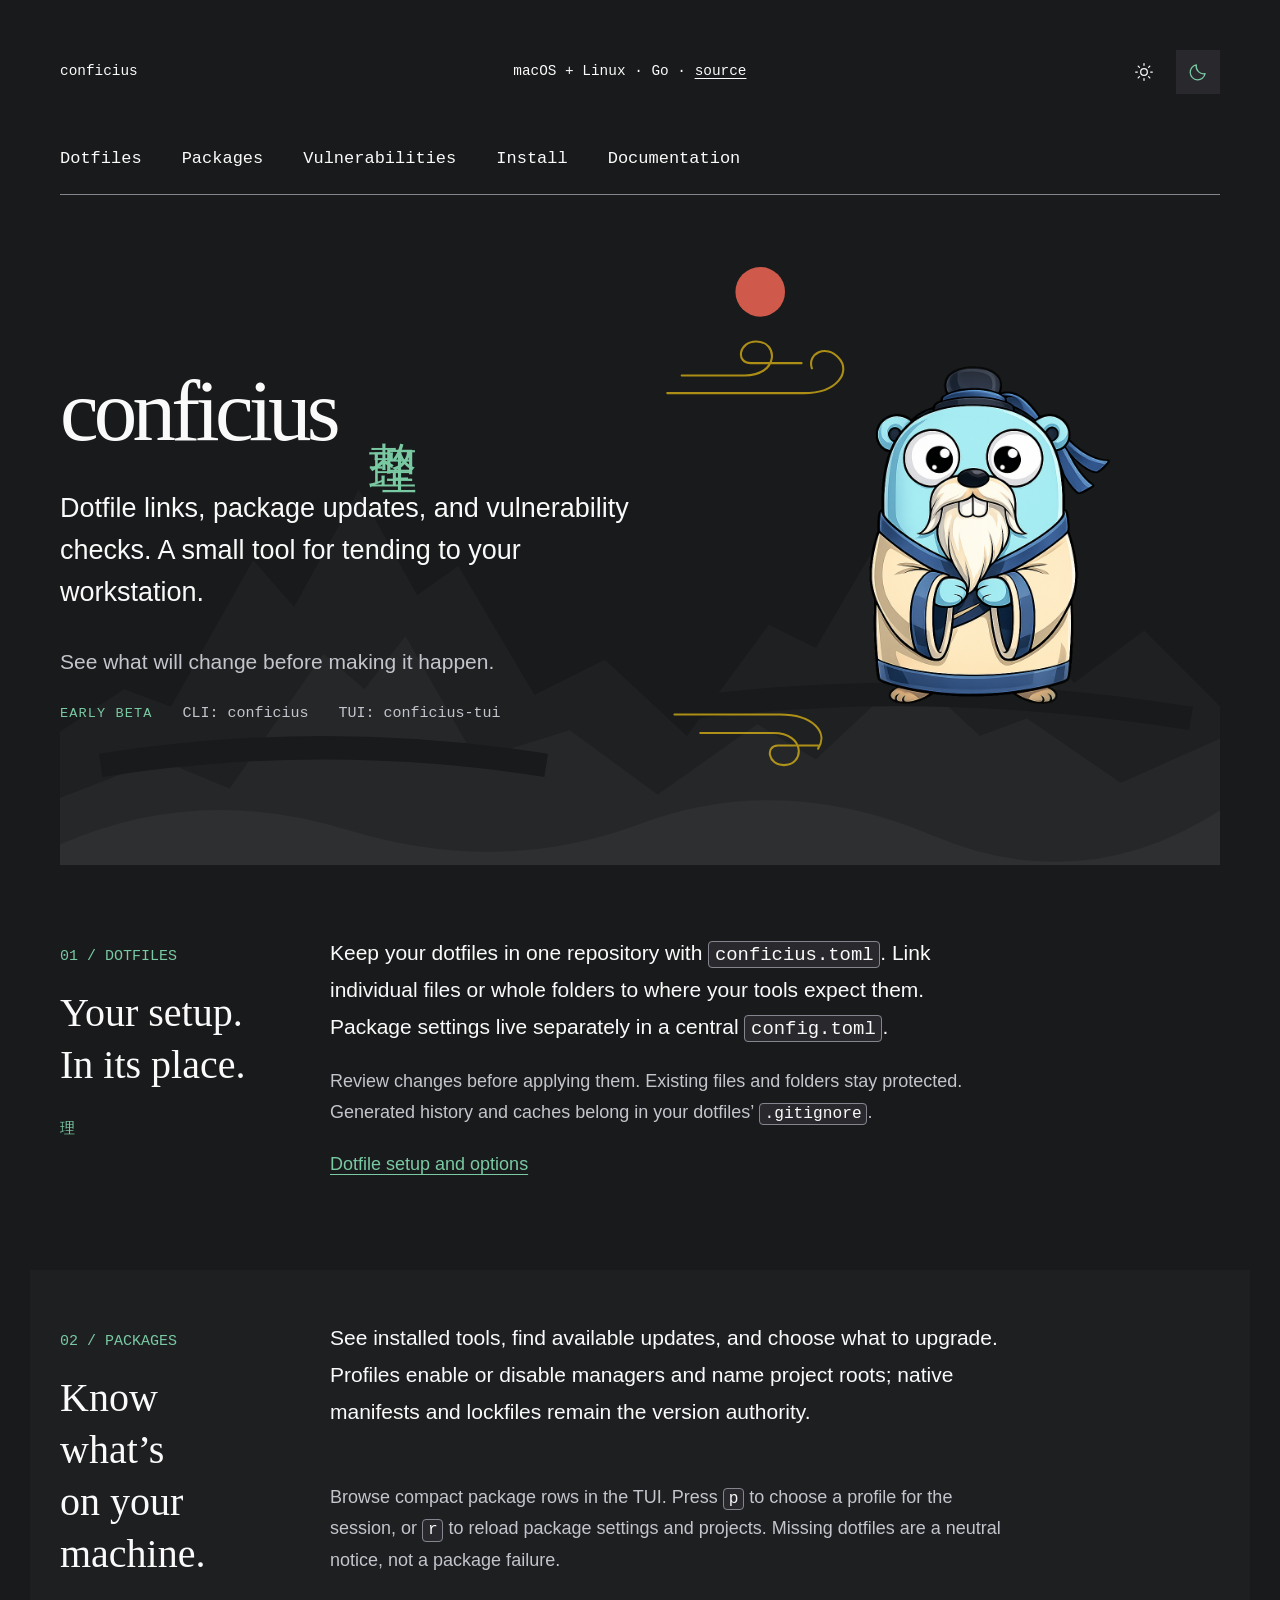
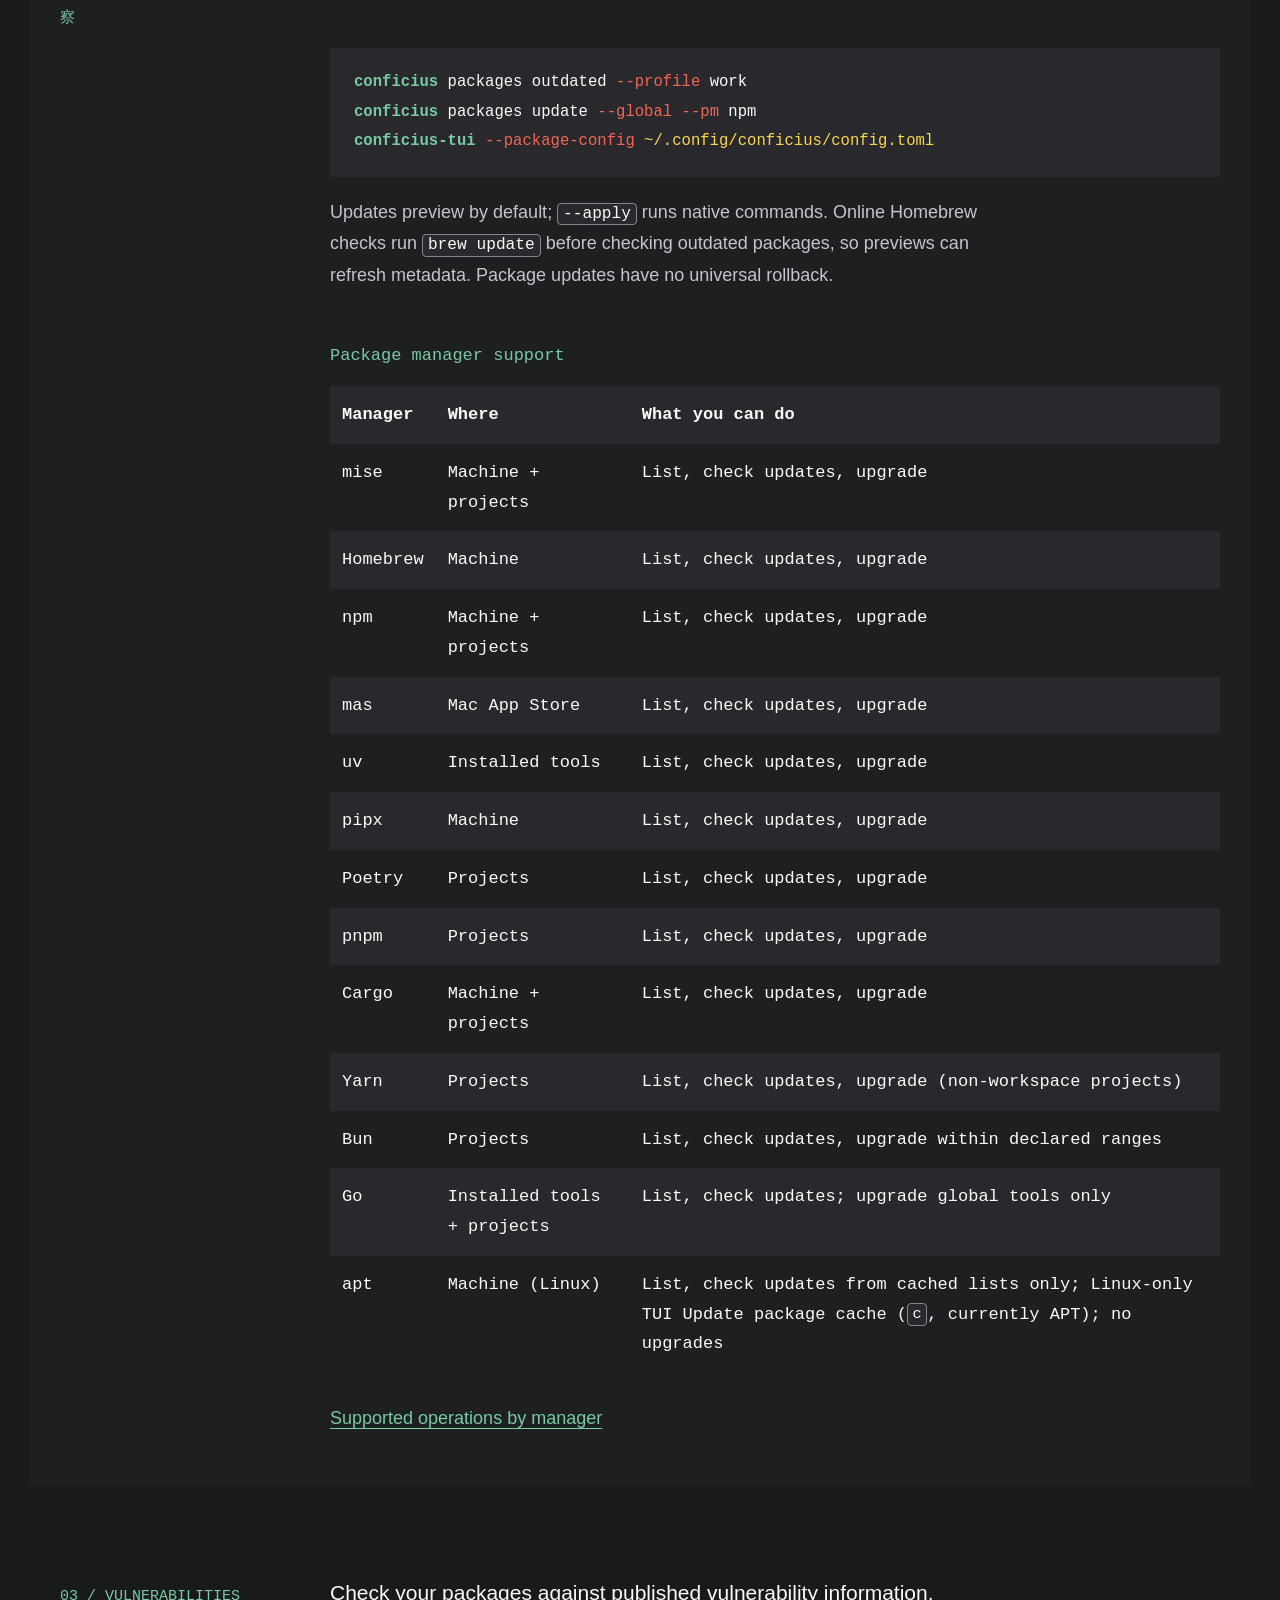
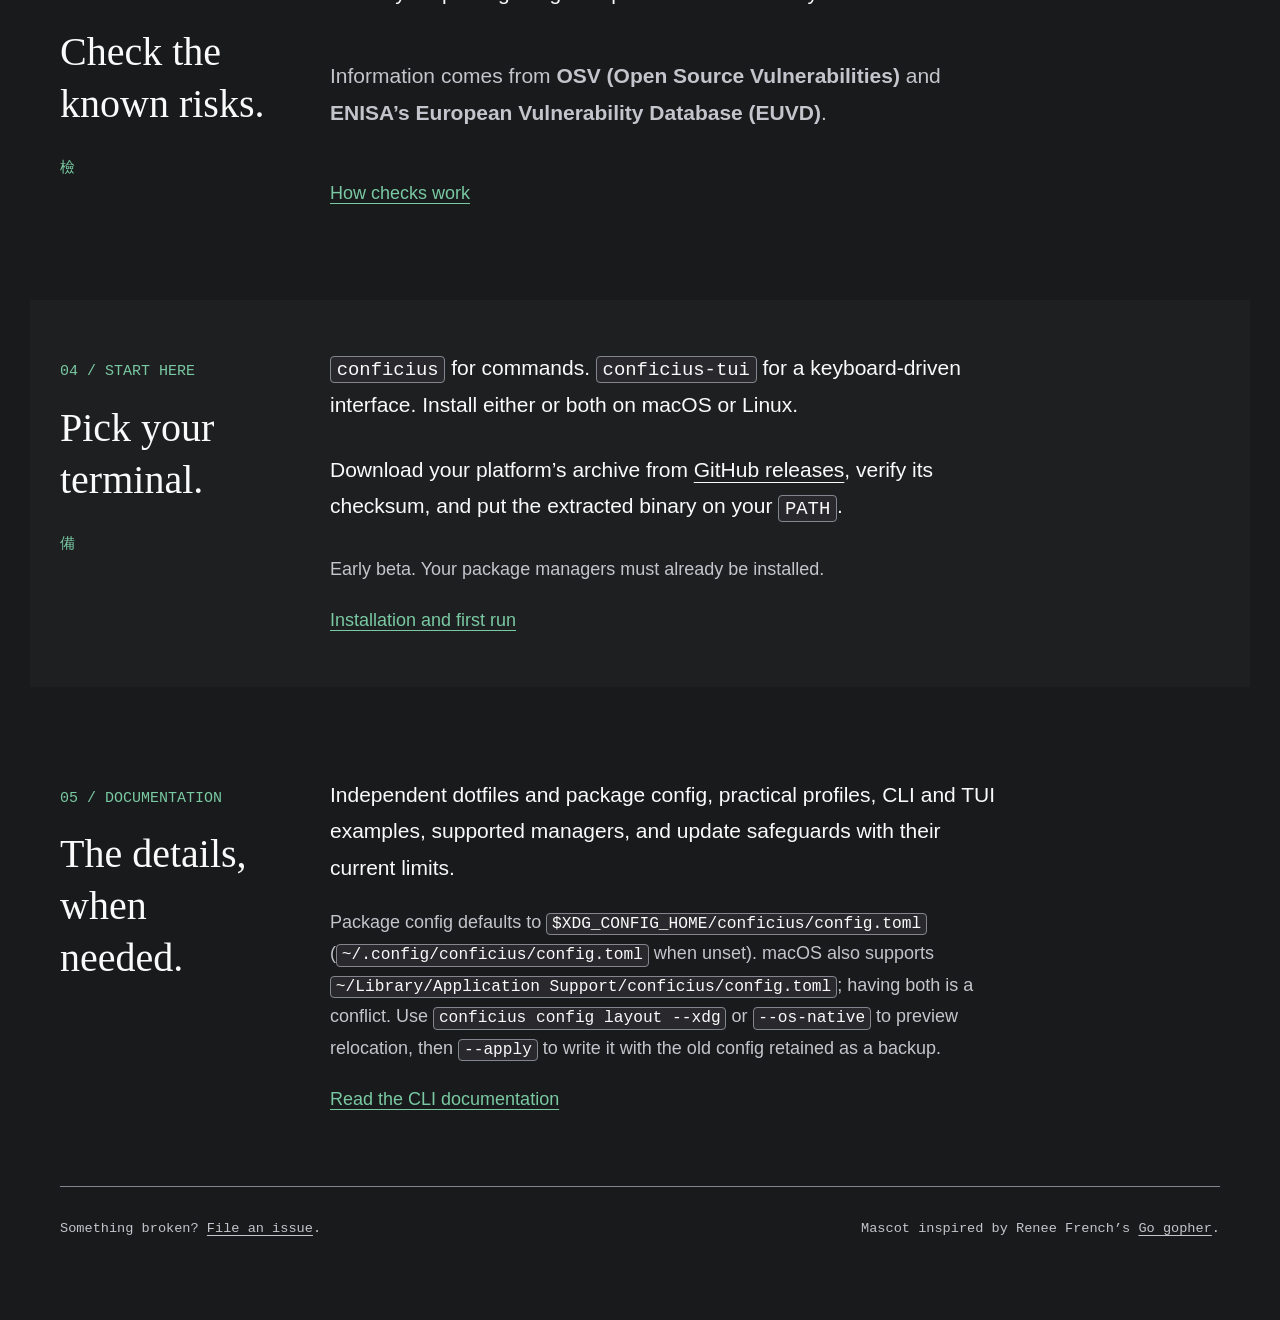
==== docs/index.html @ a55effa3 "feat(packages): support guarded Cargo updates" ====
<!doctype html>
<html lang="en">
<head>
  <meta charset="utf-8">
  <meta name="viewport" content="width=device-width, initial-scale=1">
  <meta name="description" content="Conficius: a terminal tool for dotfile links, package updates, and vulnerability checks on macOS and Linux. Commands, configuration, and installation notes.">
  <meta name="theme-color" content="#191a1b">
  <title>conficius</title>
  <link rel="icon" href="assets/conficius-gopher.png" type="image/png">
  <script>
    try {
      if (localStorage.getItem('conficius-theme') === 'light') {
        document.documentElement.dataset.theme = 'light';
        document.querySelector('meta[name="theme-color"]').content = '#edf4df';
      }
    } catch {}
  </script>
  <link rel="stylesheet" href="assets/site.css">
</head>
<body>
  <a class="skip" href="#main">Skip to content</a>
  <div class="sheet">
    <header class="masthead">
      <p>conficius</p>
      <p>macOS + Linux · Go · <a href="https://github.com/jccguimaraes/conficius">source</a></p>
      <div class="theme-control" role="group" aria-label="Theme" hidden>
        <button type="button" data-theme="light" aria-label="Light theme" aria-pressed="false">
          <svg viewBox="0 0 24 24" aria-hidden="true"><circle cx="12" cy="12" r="4"/><path d="M12 2v2m0 16v2M2 12h2m16 0h2M5 5l1.5 1.5m11 11L19 19M5 19l1.5-1.5m11-11L19 5"/></svg>
        </button>
        <button type="button" data-theme="dark" aria-label="Dark theme" aria-pressed="true">
          <svg viewBox="0 0 24 24" aria-hidden="true"><path d="M20.5 14A9 9 0 0 1 10 3.5 9 9 0 1 0 20.5 14Z"/></svg>
        </button>
      </div>
    </header>
    <div class="layout">
      <aside class="rail" aria-label="Manual index">
        <div class="rail-inner">
          <nav aria-label="Sections">
            <a href="#dotfiles">Dotfiles</a>
            <a href="#packages">Packages</a>
            <a href="#vulnerabilities">Vulnerabilities</a>
            <a href="#install">Install</a>
            <a href="cli.html">Documentation</a>
          </nav>
        </div>
      </aside>
      <main id="main">
        <div class="intro">
          <svg class="landscape" viewBox="0 0 1000 400" preserveAspectRatio="xMidYMax slice" aria-hidden="true" focusable="false">
            <path fill="currentColor" opacity=".3" d="M0 290 60 250 100 265 170 140 205 180 260 80 310 170 345 145 410 255 470 225 540 290 610 195 650 215 720 95 760 160 800 145 870 245 930 200 1000 270V400H0Z"/>
            <path fill="currentColor" opacity=".5" d="M0 345 90 310 150 335 230 220 265 250 300 205 360 310 440 285 515 340 600 280 650 310 730 235 790 290 830 275 910 330 1000 290V400H0Z"/>
            <path fill="currentColor" d="M0 385Q120 330 250 370T500 365T750 375T1000 350V400H0Z"/>
            <path d="M40 315Q230 285 420 315M550 265Q750 240 970 275" fill="none" stroke="var(--paper)" stroke-width="20"/>
          </svg>
          <div class="intro-copy">
          <div class="title-line">
            <h1>conficius</h1>
            <div class="calligraphy"><span lang="zh-Hant">整理</span></div>
          </div>
          <p class="description">Dotfile links, package updates, and vulnerability checks. A small tool for tending to your workstation.</p>
          <p>See what will change before making it happen.</p>
          <div class="meta"><span class="stamp">EARLY BETA</span><span>CLI: conficius</span><span>TUI: conficius-tui</span></div>
          </div>
          <figure>
            <svg class="ink-garden" viewBox="0 0 600 600" aria-hidden="true" focusable="false">
              <g fill="none" stroke="var(--leaf)" stroke-width="2" opacity=".65" stroke-linecap="round">
                <path d="M21 136h61c33 0 33-33 11-33-17 0-20 21-5 21h49M7 153h132c33 0 46-21 34-34-12-14-31-4-26 10"/>
                <path d="M39 482h71c31 0 30 31 10 31-16 0-18-19-6-19h39M14 464h102c33 0 47 18 37 33"/>
              </g>
              <circle cx="97" cy="55" r="24" fill="var(--sun)" opacity=".85"/>
            </svg>
            <img src="assets/conficius-gopher.png" alt="Gopher in a robe with a long white beard" width="1024" height="1024">
          </figure>
        </div>
        <section id="dotfiles" class="overview" aria-labelledby="dotfiles-title">
          <div class="section-head"><span>01 / DOTFILES</span><h2 id="dotfiles-title">Your setup.<br>In its place.</h2><span class="chapter" lang="zh-Hant" aria-hidden="true">理</span></div>
          <p>Keep your dotfiles in one repository with <code>conficius.toml</code>. Link individual files or whole folders to where your tools expect them. Package settings live separately in a central <code>config.toml</code>.</p>
          <p class="small">Review changes before applying them. Existing files and folders stay protected. Generated history and caches belong in your dotfiles’ <code>.gitignore</code>.</p>
          <a class="reading-link" href="cli.html#dotfiles">Dotfile setup and options</a>
        </section>
        <section id="packages" class="overview" aria-labelledby="packages-title">
          <div class="section-head"><span>02 / PACKAGES</span><h2 id="packages-title">Know what’s<br>on your machine.</h2><span class="chapter" lang="zh-Hant" aria-hidden="true">察</span></div>
          <p>See installed tools, find available updates, and choose what to upgrade. Profiles enable or disable managers and name project roots; native manifests and lockfiles remain the version authority.</p>
          <p class="small">Browse compact package rows in the TUI. Press <code>p</code> to choose a profile for the session, or <code>r</code> to reload package settings and projects. Missing dotfiles are a neutral notice, not a package failure.</p>
          <pre><code><span class="syntax-command">conficius</span> packages outdated <span class="syntax-flag">--profile</span> work
<span class="syntax-command">conficius</span> packages update <span class="syntax-flag">--global</span> <span class="syntax-flag">--pm</span> npm
<span class="syntax-command">conficius-tui</span> <span class="syntax-flag">--package-config</span> <span class="syntax-string">~/.config/conficius/config.toml</span></code></pre>
          <p class="small">Updates preview by default; <code>--apply</code> runs native commands. Online Homebrew checks run <code>brew update</code> before checking outdated packages, so previews can refresh metadata. Package updates have no universal rollback.</p>
          <div class="table-scroll" role="region" aria-label="Supported package managers" tabindex="0">
            <table>
              <caption>Package manager support</caption>
              <thead><tr><th scope="col">Manager</th><th scope="col">Where</th><th scope="col">What you can do</th></tr></thead>
              <tbody>
                <tr><th scope="row">mise</th><td>Machine + projects</td><td>List, check updates, upgrade</td></tr>
                <tr><th scope="row">Homebrew</th><td>Machine</td><td>List, check updates, upgrade</td></tr>
                <tr><th scope="row">npm</th><td>Machine + projects</td><td>List, check updates, upgrade</td></tr>
                <tr><th scope="row">mas</th><td>Mac App Store</td><td>List, check updates, upgrade</td></tr>
                <tr><th scope="row">uv</th><td>Installed tools</td><td>List, check updates, upgrade</td></tr>
                <tr><th scope="row">pipx</th><td>Machine</td><td>List, check updates, upgrade</td></tr>
                <tr><th scope="row">Poetry</th><td>Projects</td><td>List, check updates, upgrade</td></tr>
                <tr><th scope="row">pnpm</th><td>Projects</td><td>List, check updates, upgrade</td></tr>
                <tr><th scope="row">Cargo</th><td>Machine + projects</td><td>List, check updates, upgrade</td></tr>
                <tr><th scope="row">Yarn</th><td>Projects</td><td>List, check updates, upgrade (non-workspace projects)</td></tr>
                <tr><th scope="row">Bun</th><td>Projects</td><td>List, check updates, upgrade within declared ranges</td></tr>
                <tr><th scope="row">Go</th><td>Installed tools + projects</td><td>List, check updates; upgrade global tools only</td></tr>
                <tr><th scope="row">apt</th><td>Machine (Linux)</td><td>List, check updates from cached lists only; Linux-only TUI Update package cache (<code>c</code>, currently APT); no upgrades</td></tr>
              </tbody>
            </table>
          </div>
          <a class="reading-link" href="cli.html#managers">Supported operations by manager</a>
        </section>
        <section id="vulnerabilities" class="overview" aria-labelledby="vulnerabilities-title">
          <div class="section-head"><span>03 / VULNERABILITIES</span><h2 id="vulnerabilities-title">Check the<br>known risks.</h2><span class="chapter" lang="zh-Hant" aria-hidden="true">檢</span></div>
          <p>Check your packages against published vulnerability information.</p>
          <p class="source-line">Information comes from <strong>OSV (Open Source Vulnerabilities)</strong> and <strong>ENISA’s European Vulnerability Database (EUVD)</strong>.</p>
          <a class="reading-link" href="cli.html#vulnerabilities">How checks work</a>
        </section>
        <section id="install" class="overview" aria-labelledby="install-title">
          <div class="section-head"><span>04 / START HERE</span><h2 id="install-title">Pick your<br>terminal.</h2><span class="chapter" lang="zh-Hant" aria-hidden="true">備</span></div>
          <p><code>conficius</code> for commands. <code>conficius-tui</code> for a keyboard-driven interface. Install either or both on macOS or Linux.</p>
          <p>Download your platform’s archive from <a href="https://github.com/jccguimaraes/conficius/releases">GitHub releases</a>, verify its checksum, and put the extracted binary on your <code>PATH</code>.</p>
          <p class="small">Early beta. Your package managers must already be installed.</p>
          <a class="reading-link" href="cli.html#overview">Installation and first run</a>
        </section>
        <section id="documentation" class="overview" aria-labelledby="documentation-title">
          <div class="section-head"><span>05 / DOCUMENTATION</span><h2 id="documentation-title">The details,<br>when needed.</h2></div>
          <p>Independent dotfiles and package config, practical profiles, CLI and TUI examples, supported managers, and update safeguards with their current limits.</p>
          <p class="small">Package config defaults to <code>$XDG_CONFIG_HOME/conficius/config.toml</code> (<code>~/.config/conficius/config.toml</code> when unset). macOS also supports <code>~/Library/Application Support/conficius/config.toml</code>; having both is a conflict. Use <code>conficius config layout --xdg</code> or <code>--os-native</code> to preview relocation, then <code>--apply</code> to write it with the old config retained as a backup.</p>
          <a class="reading-link" href="cli.html">Read the CLI documentation</a>
        </section>
      </main>
    </div>
    <footer>
      <p>Something broken? <a href="https://github.com/jccguimaraes/conficius/issues">File an issue</a>.</p>
      <p>Mascot inspired by Renee French’s <a href="https://go.dev/doc/gopher">Go gopher</a>.</p>
    </footer>
  </div>
  <script>
    const themeControl = document.querySelector('.theme-control');
    const themeButtons = themeControl.querySelectorAll('button');
    const updateThemeButtons = () => {
      const theme = document.documentElement.dataset.theme || 'dark';
      themeButtons.forEach(button => button.setAttribute('aria-pressed', String(button.dataset.theme === theme)));
    };
    updateThemeButtons();
    themeControl.hidden = false;
    themeButtons.forEach(button => button.addEventListener('click', () => {
      const theme = button.dataset.theme;
      document.documentElement.dataset.theme = theme;
      document.querySelector('meta[name="theme-color"]').content = theme === 'light' ? '#edf4df' : '#191a1b';
      updateThemeButtons();
      try { localStorage.setItem('conficius-theme', theme); } catch {}
    }));
  </script>
</body>
</html>
---- docs/assets/site.css ----
:root { color-scheme: dark; --paper: #191a1b; --ink: #fafafa; --muted: #c4c4cc; --rule: #85858f; --accent: #79c9a3; --wash: #29292d; --leaf: #facc15; --sun: #ef6654; }
    :root[data-theme="light"] { color-scheme: light; --paper: #edf4df; --ink: #102e20; --muted: #365b3b; --rule: #628357; --accent: #a02e49; --wash: #d0e6bd; --leaf: #287b45; --sun: #a02e49; }
    .theme-control { display: flex; align-items: center; gap: .5rem; }
    .theme-control[hidden] { display: none; }
    .theme-control button { display: grid; place-items: center; width: 44px; height: 44px; padding: .6rem; color: var(--ink); background: none; border: 1px solid var(--rule); cursor: pointer; }
    .theme-control button:hover, .theme-control button[aria-pressed="true"] { color: var(--accent); border-color: var(--accent); }
    .theme-control svg { width: 20px; height: 20px; fill: none; stroke: currentColor; stroke-width: 1.5; stroke-linecap: round; stroke-linejoin: round; }
    * { box-sizing: border-box; }
    html { font-size: 20px; scroll-padding-top: 1rem; }
    body { margin: 0; background: var(--paper); color: var(--ink); font: 1.05rem/1.75 "Avenir Next", Avenir, "Segoe UI", sans-serif; }
    ::selection { background: var(--ink); color: var(--paper); }
    a { color: inherit; text-decoration-thickness: 1px; text-underline-offset: .22em; }
    a:hover { color: var(--accent); }
    :focus-visible { outline: 2px solid var(--accent); outline-offset: 5px; }
    .skip { position: absolute; top: -100px; left: 1rem; padding: .5rem 1rem; background: var(--ink); color: var(--paper); z-index: 2; }
    .skip:focus { top: 1rem; }
    .sheet { width: min(1180px, calc(100% - 6rem)); margin: 2.5rem auto; }
    .masthead { display: flex; justify-content: space-between; gap: 1rem; align-items: center; padding: 0 0 1.5rem; font-size: .72rem; }
    .masthead p { margin: 0; }
    .layout { display: block; }
    .rail { padding: 1rem 0; border-bottom: 1px solid var(--rule); }
    .rail-inner { position: static; }
    .rail nav { display: flex; flex-wrap: wrap; gap: .75rem 2rem; font-size: .75rem; }
    .rail nav a { text-decoration: none; }
    .rail nav span { color: var(--accent); margin-right: .6rem; }
    .intro figure { margin: 0; }
    .intro img { display: block; width: 100%; height: auto; }
    main { min-width: 0; }
    .intro { display: grid; grid-template-columns: 1.2fr 1fr; align-items: center; gap: 3rem; padding: 3.5rem 0; }
    .intro-copy { min-width: 0; }
    .label { margin: 0 0 1rem; color: var(--accent); font-size: .7rem; text-transform: uppercase; letter-spacing: .08em; }
    h1 { margin: 0 0 1.5rem -.06em; font-size: clamp(2.6rem, 6.8vw, 5.4rem); line-height: 1; font-weight: 500; letter-spacing: -.08em; }
    .intro .description { max-width: 36rem; margin-bottom: 1.5rem; font: 1.35rem/1.55 "Avenir Next", Avenir, "Segoe UI", sans-serif; }
    .stamp { display: inline-block; color: var(--accent); font-size: .68rem; letter-spacing: .08em; }
    .intro .meta { display: flex; flex-wrap: wrap; align-items: center; gap: .75rem 1.5rem; color: var(--muted); font-size: .75rem; }
    section { display: grid; grid-template-columns: 210px minmax(0, 1fr); column-gap: 3rem; padding: 3rem 0; }
    section > * { grid-column: 2; min-width: 0; }
    .section-head { grid-column: 1; grid-row: 1 / span 2; align-self: start; }
    .section-head h2 { margin: .75rem 0 1.5rem; }
    .section-head > span { color: var(--accent); font-size: .75rem; }
    h2 { font-size: 1.15rem; line-height: 1.3; font-weight: 600; margin: 0; }
    h3 { font-size: .85rem; margin: 1.5rem 0 .6rem; }
    p { margin: 0 0 1rem; }
    code, pre, kbd { font-family: ui-monospace, SFMono-Regular, Consolas, monospace; }
    code { font-size: .9em; overflow-wrap: anywhere; }
    :not(pre) > code { color: var(--ink); background: var(--wash); border: 1px solid var(--rule); border-radius: .2rem; padding: .08em .3em; }
    :is(h1, h2, h3, h4, h5, h6) > code { color: inherit; background: none; border: 0; border-radius: 0; padding: 0; font-size: inherit; font-weight: inherit; }
    pre { background: var(--wash); padding: 1rem 1.2rem; margin: 1rem 0; font-size: .78rem; line-height: 1.9; overflow-x: auto; }
    pre code { font-size: inherit; overflow-wrap: normal; }
    pre code .syntax-command, pre code .syntax-section { color: var(--accent); font-weight: 700; }
    pre code .syntax-flag, pre code .syntax-key { color: var(--sun); }
    pre code .syntax-string { color: var(--leaf); color: color-mix(in srgb, var(--leaf) 75%, var(--ink)); }
    pre code .syntax-value { color: var(--accent); }
    pre code .syntax-comment { color: var(--muted); }
    :root[data-theme="light"] pre code .syntax-string { color: var(--muted); color: color-mix(in srgb, var(--leaf) 75%, var(--ink)); }
    .command { margin-block: 0; padding: .6rem 0; border: 0; background: none; font-size: .82rem; }
    .command::before { content: "$ "; color: var(--accent); }
    .entry { padding: 1rem 0; }
    .entry p { margin: 0; color: var(--muted); font-size: .82rem; }
    .entry h3 { margin: 0; font-size: .7rem; font-weight: 400; color: var(--accent); }
    .note { margin-top: 1.5rem; color: var(--muted); font-size: .8rem; }
    .note strong { color: var(--ink); }
    .small { font-size: .78rem; color: var(--muted); }
    .table-scroll { overflow-x: auto; margin-block: 1.5rem; }
    table { width: 100%; border-collapse: collapse; font-size: .75rem; text-align: left; }
    caption { text-align: left; color: var(--accent); margin-bottom: .75rem; }
    th, td { padding: .7rem .6rem; vertical-align: top; }
    thead { background: var(--wash); }
    tbody th { font-weight: 500; }
    tbody tr:nth-child(even) { background: var(--wash); }
    ol, ul { padding-left: 1.4rem; }
    li { padding-left: .3rem; margin-block: .8rem; }
    li::marker { color: var(--accent); }
    details { margin-top: 1.5rem; }
    summary { cursor: pointer; text-decoration: underline; text-underline-offset: .25em; font-size: .82rem; }
    details > p:first-of-type { margin-top: 1rem; }
    footer { display: flex; flex-wrap: wrap; justify-content: space-between; gap: .75rem 2rem; border-top: 1px solid var(--rule); padding: 1.5rem 0; font-size: .68rem; color: var(--muted); }
    footer p { margin: 0; }
    .masthead, .rail nav, .label, .meta, .section-head > span, table, summary, footer { font-family: ui-monospace, SFMono-Regular, Consolas, monospace; }
    h1 { margin-left: 0; line-height: 1.1; font-weight: 400; letter-spacing: -.055em; }
    h2 { font-size: 1.6rem; font-weight: 400; }
    .theme-control button { border: 0; }
    .theme-control button[aria-pressed="true"] { background: var(--wash); }
    .intro { position: relative; isolation: isolate; padding-top: 5rem; }
    .intro-copy, .intro figure { position: relative; z-index: 1; }
    .landscape { position: absolute; inset: auto 0 0; width: 100%; height: 70%; color: var(--muted); opacity: .12; pointer-events: none; }
    .ink-garden { position: absolute; inset: -12%; width: 124%; height: 124%; pointer-events: none; }
    .intro figure { padding: 2rem; }
    .intro img { mask-image: radial-gradient(ellipse 65% 65% at 50% 50%, #000 57%, transparent 78%); }
    .intro figure { isolation: isolate; }
    .intro img { position: relative; z-index: 1; }
    .intro { overflow: clip; }
    .title-line { display: flex; align-items: center; gap: 1.5rem; margin-bottom: 1.5rem; }
    .title-line h1 { margin: 0; font-family: "Iowan Old Style", "Palatino Linotype", "Book Antiqua", Palatino, serif; }
    .calligraphy { display: flex; align-items: flex-end; gap: .5rem; color: var(--accent); }
    .calligraphy span { writing-mode: vertical-rl; font: 2.4rem/1.1 "Kaiti SC", "STKaiti", "KaiTi", "Songti SC", serif; letter-spacing: .12em; }
    .calligraphy small { writing-mode: vertical-rl; font: .55rem/1.4 ui-monospace, monospace; letter-spacing: .08em; text-transform: uppercase; }
    .section-head h2 { font-family: "Iowan Old Style", "Palatino Linotype", "Book Antiqua", Palatino, serif; }
    .chapter { display: block; margin-top: 1rem; color: var(--accent); font: 1.8rem/1.2 "Kaiti SC", "STKaiti", "KaiTi", "Songti SC", serif; }
    @media (max-width: 800px) {
      .sheet { width: calc(100% - 2rem); margin: 1rem auto; }
      section { grid-template-columns: 150px minmax(0, 1fr); column-gap: 1.5rem; }
      .intro { gap: 1.5rem; }
      .rail { padding: 2.5rem 0; font-size: .8rem; }
      .intro, section { padding: 2.5rem 0; }
    }
    @media (max-width: 580px) {
      .sheet { width: calc(100% - 1rem); margin: .5rem auto; }
      .masthead { flex-wrap: wrap; padding: .75rem 1rem; font-size: .65rem; }
      .layout { display: block; }
      .rail { padding: 1.5rem 1rem; border-bottom: 1px solid var(--rule); }
      .rail-inner { position: static; }
      .rail nav { display: flex; flex-wrap: wrap; gap: .6rem 1rem; }
      .intro { grid-template-columns: 1fr; }
      .title-line { gap: 1rem; }
      .calligraphy span { font-size: 1.8rem; }
      .calligraphy small { display: none; }
      .chapter { display: none; }
      .intro figure { width: min(100%, 300px); justify-self: center; }
      section { display: block; }
      .intro, section { padding: 1.75rem 1rem; }
      .intro .description { font-size: 1.15rem; }
      footer { padding-inline: 1rem; }
    }
    @media print {
      .sheet { width: 100%; border: 0; margin: 0; }
      .layout { display: block; }
      .rail, .skip { display: none; }
      section { display: block; }
      pre { white-space: pre-wrap; overflow-wrap: anywhere; }
      details::details-content { content-visibility: visible; }
    }
    .intro .description { color: var(--ink); }
    .intro-copy > p:not(.description):not(.label) { color: var(--muted); }
    .overview { border-top: 0; padding-block: 3.5rem; }
    .overview h2 { font-size: 2rem; }
    .overview > p { max-width: 34rem; }
    .source-line { color: var(--muted); }
    .reading-link { display: inline-block; color: var(--accent); font-size: .9rem; }
    .overview:nth-of-type(even) { position: relative; }
    .overview:nth-of-type(even)::before { content: ""; position: absolute; inset: 1rem -1.5rem; background: var(--wash); opacity: .35; z-index: -1; }
    .documentation-intro { max-width: 42rem; padding-block: 3rem; }
    .documentation-intro h1 { font-family: "Iowan Old Style", Palatino, serif; font-size: clamp(2rem, 6vw, 3.5rem); letter-spacing: -.04em; }
    .doc-page section { display: block; padding-block: 2.5rem; max-width: 48rem; }
    .doc-page h2 { margin-bottom: 1.5rem; }
    .doc-page h3 { font-size: 1.1rem; }
    .doc-page table { font-size: .8rem; }
    .doc-page dt { color: var(--accent); margin-top: 1rem; }
    .doc-page dd { margin: .3rem 0 1rem; }
    @media (max-width: 580px) { .title-line h1 { font-size: clamp(2.8rem, 12vw, 4rem); } .overview:nth-of-type(even)::before { inset-inline: 0; } }
    .doc-page .sheet { width: min(1400px, calc(100% - 4rem)); }
    .doc-page .layout { display: grid; grid-template-columns: 240px minmax(0, 1fr); gap: 3rem; align-items: start; }
    .doc-page .rail-inner { position: sticky; top: 1.5rem; max-height: calc(100dvh - 3rem); overflow-y: auto; }
    .doc-page .rail { align-self: stretch; border-bottom: 0; }
    .doc-page .rail nav { display: block; }
    .doc-page .rail nav ul { display: grid; gap: .35rem; list-style: none; padding: 0; margin: 0; }
    .doc-page .rail nav a { display: block; min-height: 44px; padding: .55rem .75rem; font-family: "Avenir Next", Avenir, "Segoe UI", sans-serif; }
    .doc-page .rail nav details { margin: 0; }
    .doc-page .rail nav summary { min-height: 44px; padding-left: .75rem; text-decoration: none; }
    .doc-page .rail nav summary::marker { color: var(--accent); }
    .doc-page .rail nav summary > a { display: inline-block; width: calc(100% - 1.5rem); padding-inline: .25rem; vertical-align: middle; }
    .doc-page .rail nav details > ul { display: grid; padding-left: 1.5rem; }
    .doc-page .rail nav details > ul a { font-size: .8rem; overflow-wrap: anywhere; }
    .doc-page .rail nav a { border-inline-start: 3px solid transparent; }
    .doc-page .rail nav a[aria-current="location"] { background: var(--wash); color: var(--accent); font-weight: 700; border-inline-start-color: var(--accent); }
    .doc-page .rail nav details.is-active > summary > a { color: var(--accent); font-weight: 700; }
    .doc-page .rail nav a:hover, .doc-page .rail nav a:focus-visible { background: var(--wash); color: var(--accent); }
    .doc-page main { width: 100%; }
    .doc-page .table-scroll { max-width: 100%; }
    .doc-page .rail nav li { margin: 0; padding: 0; }
    .doc-page h1 { font-family: "Iowan Old Style", Palatino, serif; font-size: clamp(2rem, 6vw, 3.5rem); letter-spacing: -.04em; }
    .doc-page .section-head { padding: 0; }
    .doc-page .rail { padding-block: 1rem; }
    .small, .note, .entry p, summary { font-size: .9rem; }
    .rail nav, .meta, table { font-size: .85rem; }
    @media (max-width: 900px) {
      .doc-page .sheet { width: calc(100% - 2rem); }
      .doc-page .layout { grid-template-columns: 200px minmax(0, 1fr); gap: 1.5rem; }
    }
    @media (max-width: 700px) {
      .doc-page .layout { display: block; }
      .doc-page .rail-inner { position: static; max-height: none; overflow: visible; }
      .doc-page .rail nav ul { display: flex; flex-wrap: wrap; gap: .25rem; }
      .doc-page .rail nav a { padding: .5rem; }
    }
    @media print { .doc-page .layout { display: block; } .doc-page .sheet { width: 100%; } }
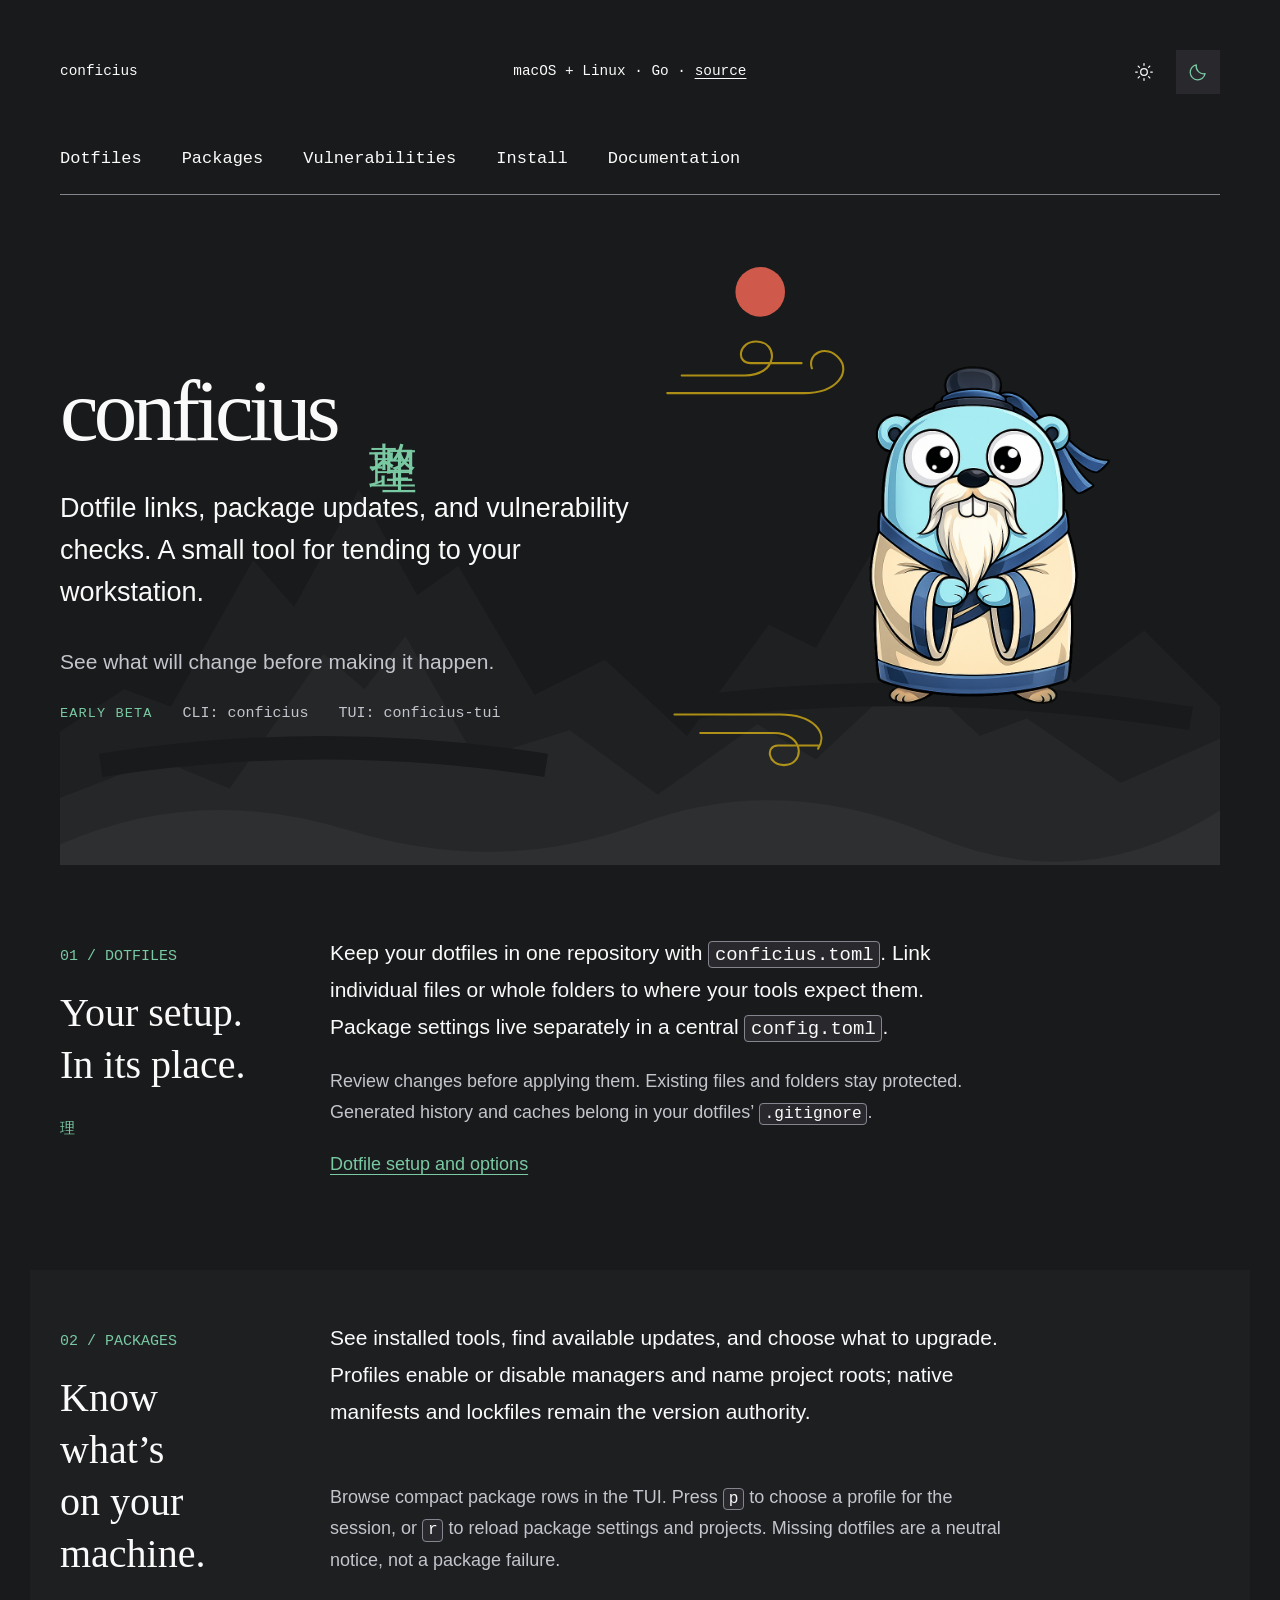
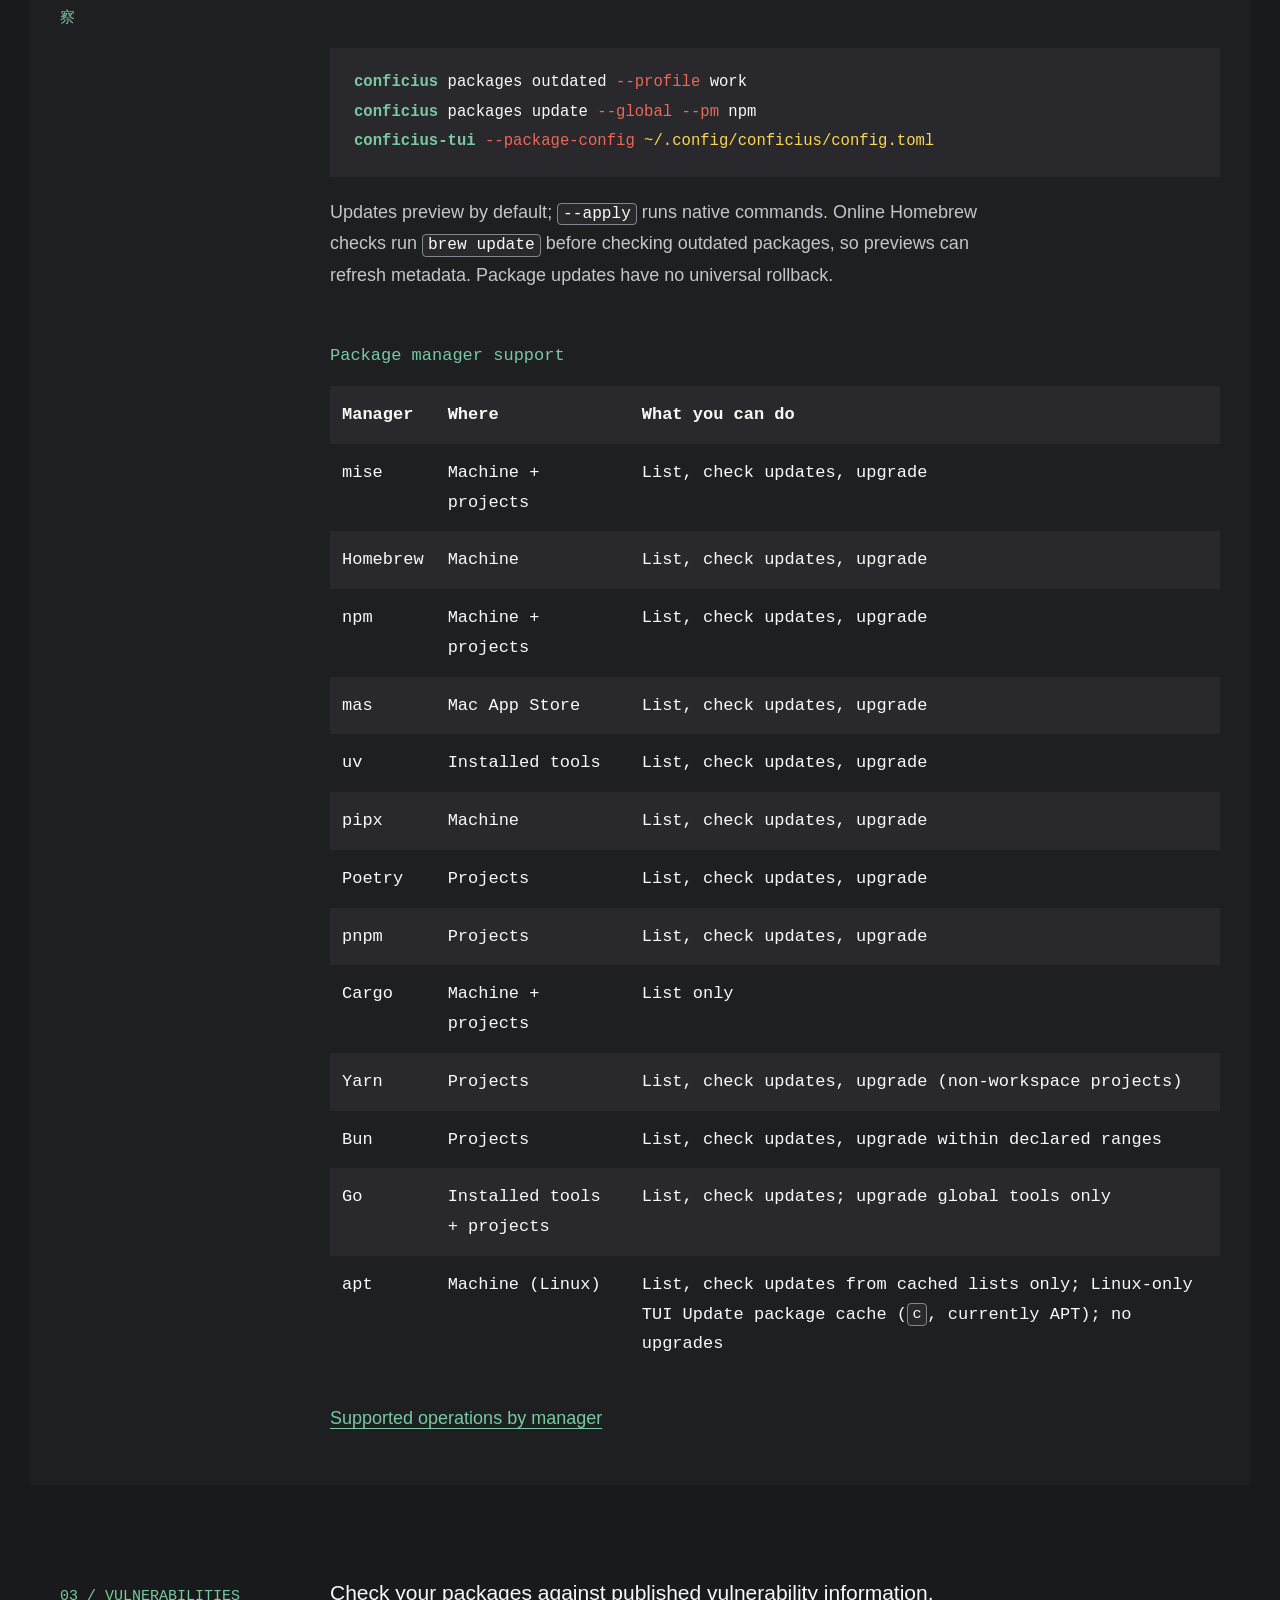
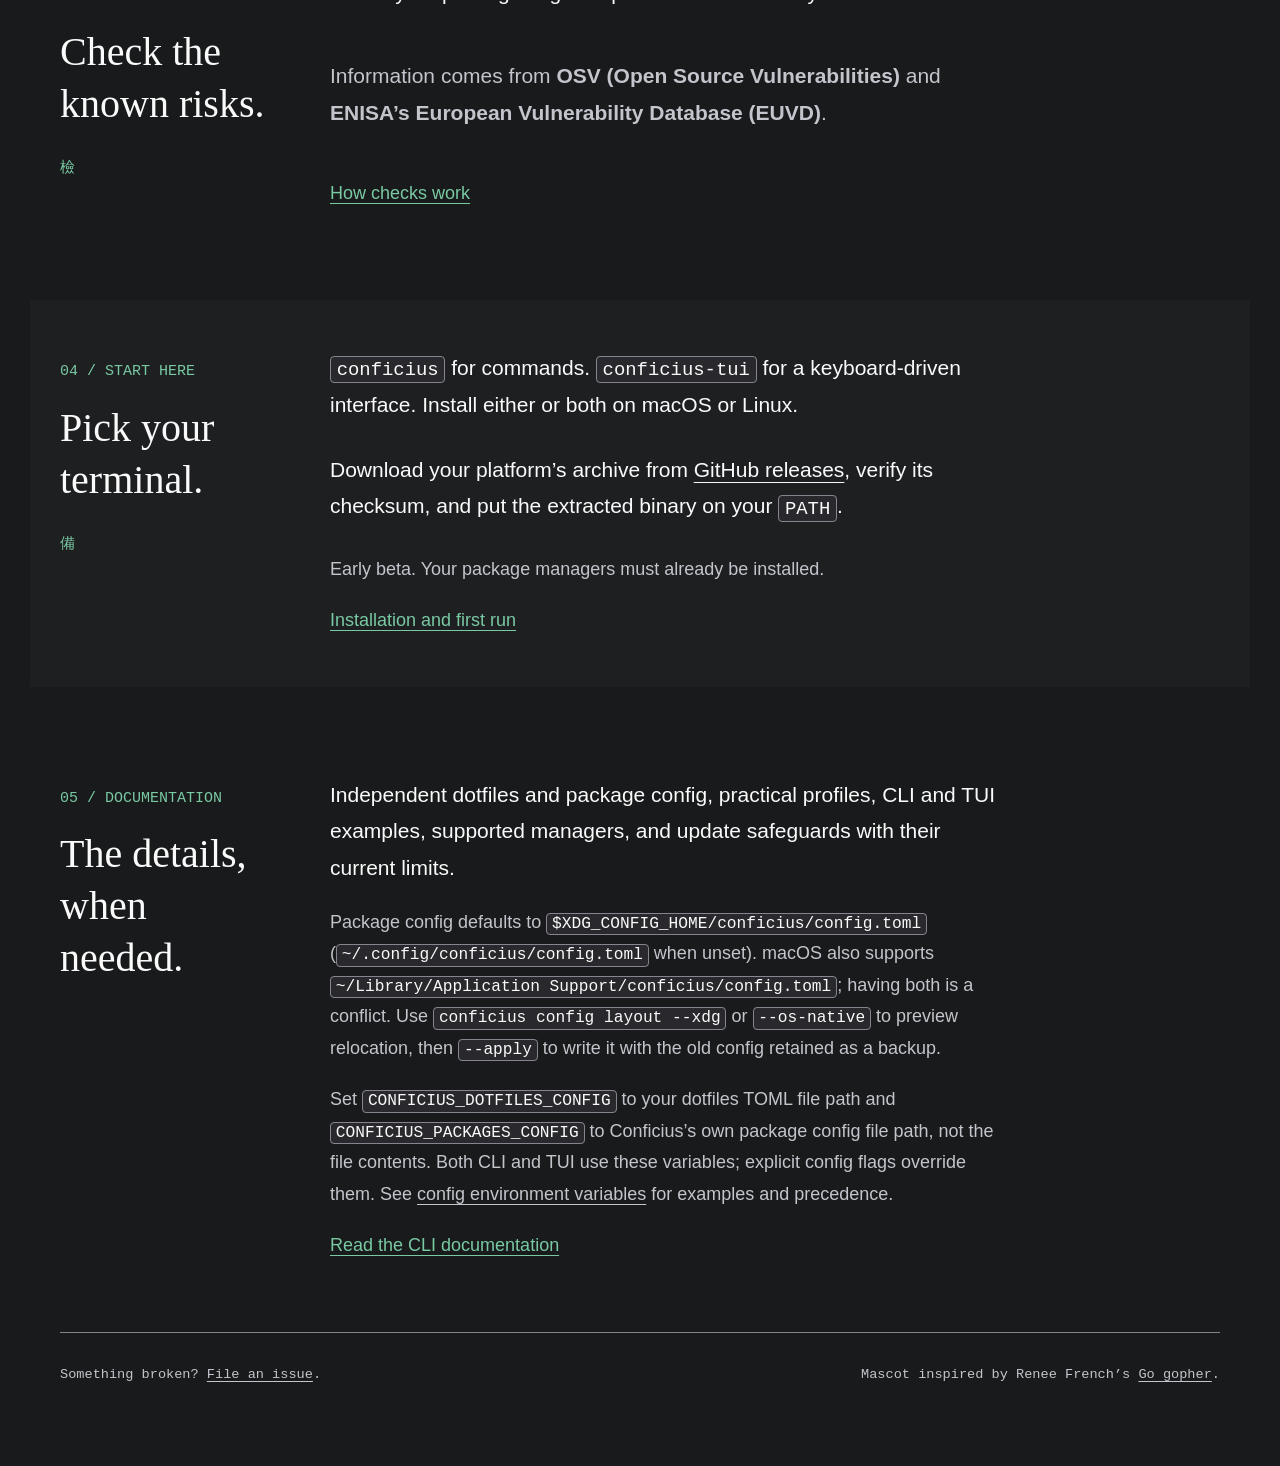
==== commit 93cf92ba: "feat(config): support separate config environment variables" ====
--- a/docs/index.html
+++ b/docs/index.html
@@ -99,7 +99,7 @@
                 <tr><th scope="row">pipx</th><td>Machine</td><td>List, check updates, upgrade</td></tr>
                 <tr><th scope="row">Poetry</th><td>Projects</td><td>List, check updates, upgrade</td></tr>
                 <tr><th scope="row">pnpm</th><td>Projects</td><td>List, check updates, upgrade</td></tr>
-                <tr><th scope="row">Cargo</th><td>Machine + projects</td><td>List, check updates, upgrade</td></tr>
+                <tr><th scope="row">Cargo</th><td>Machine + projects</td><td>List only</td></tr>
                 <tr><th scope="row">Yarn</th><td>Projects</td><td>List, check updates, upgrade (non-workspace projects)</td></tr>
                 <tr><th scope="row">Bun</th><td>Projects</td><td>List, check updates, upgrade within declared ranges</td></tr>
                 <tr><th scope="row">Go</th><td>Installed tools + projects</td><td>List, check updates; upgrade global tools only</td></tr>
@@ -126,6 +126,7 @@
           <div class="section-head"><span>05 / DOCUMENTATION</span><h2 id="documentation-title">The details,<br>when needed.</h2></div>
           <p>Independent dotfiles and package config, practical profiles, CLI and TUI examples, supported managers, and update safeguards with their current limits.</p>
           <p class="small">Package config defaults to <code>$XDG_CONFIG_HOME/conficius/config.toml</code> (<code>~/.config/conficius/config.toml</code> when unset). macOS also supports <code>~/Library/Application Support/conficius/config.toml</code>; having both is a conflict. Use <code>conficius config layout --xdg</code> or <code>--os-native</code> to preview relocation, then <code>--apply</code> to write it with the old config retained as a backup.</p>
+          <p class="small">Set <code>CONFICIUS_DOTFILES_CONFIG</code> to your dotfiles TOML file path and <code>CONFICIUS_PACKAGES_CONFIG</code> to Conficius’s own package config file path, not the file contents. Both CLI and TUI use these variables; explicit config flags override them. See <a href="cli.html#config-environment">config environment variables</a> for examples and precedence.</p>
           <a class="reading-link" href="cli.html">Read the CLI documentation</a>
         </section>
       </main>
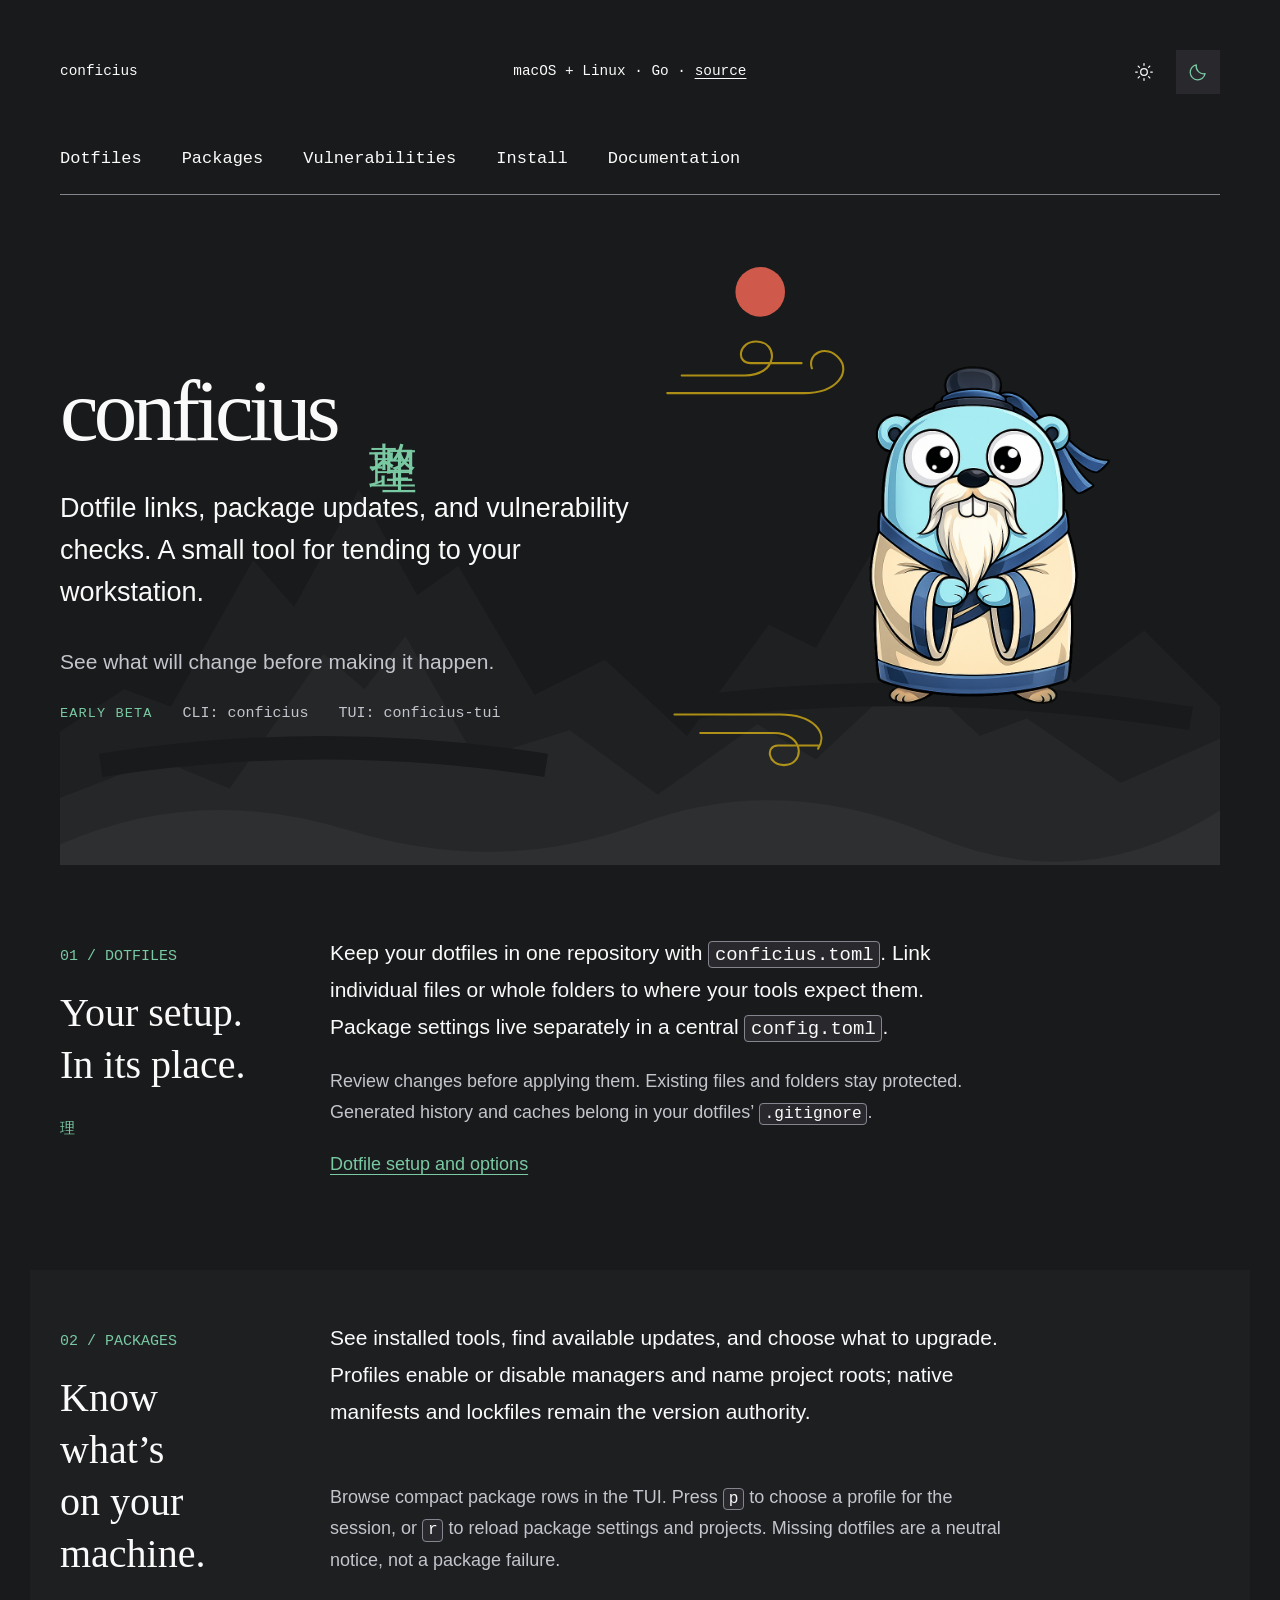
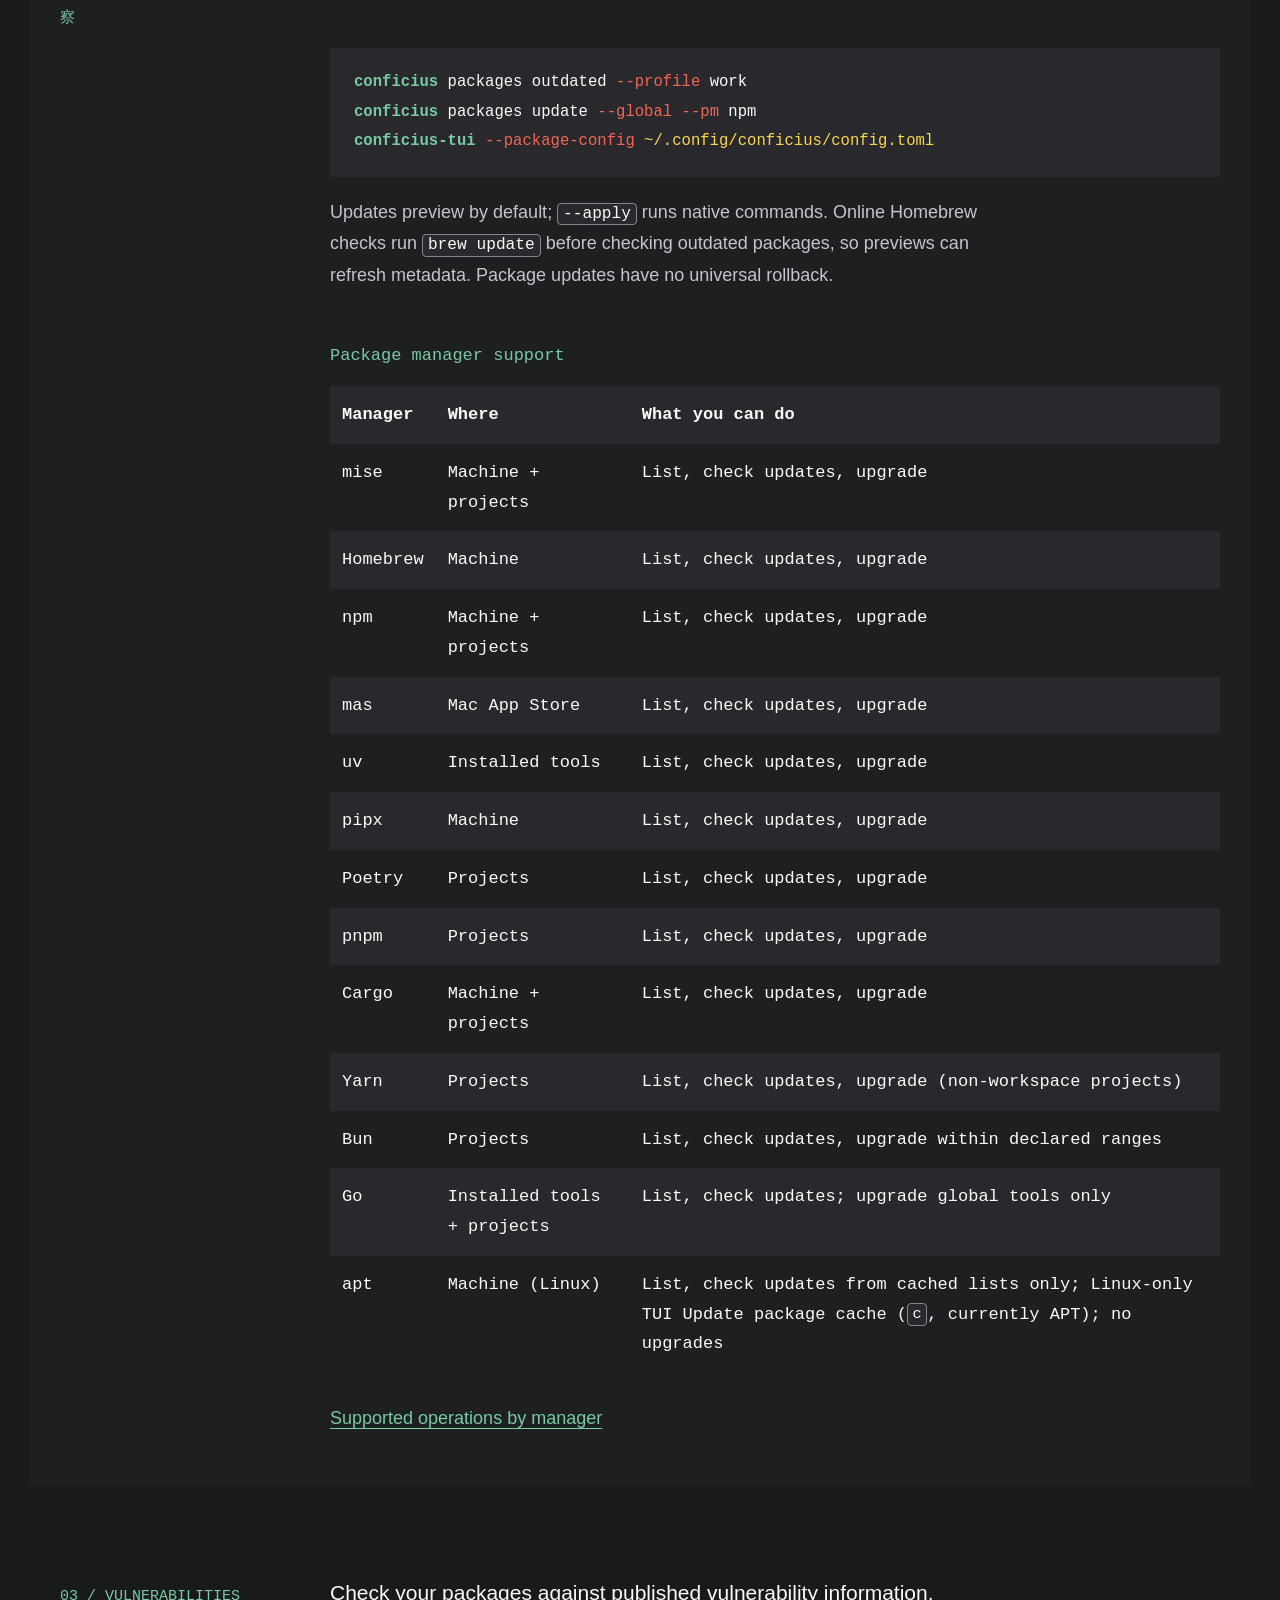
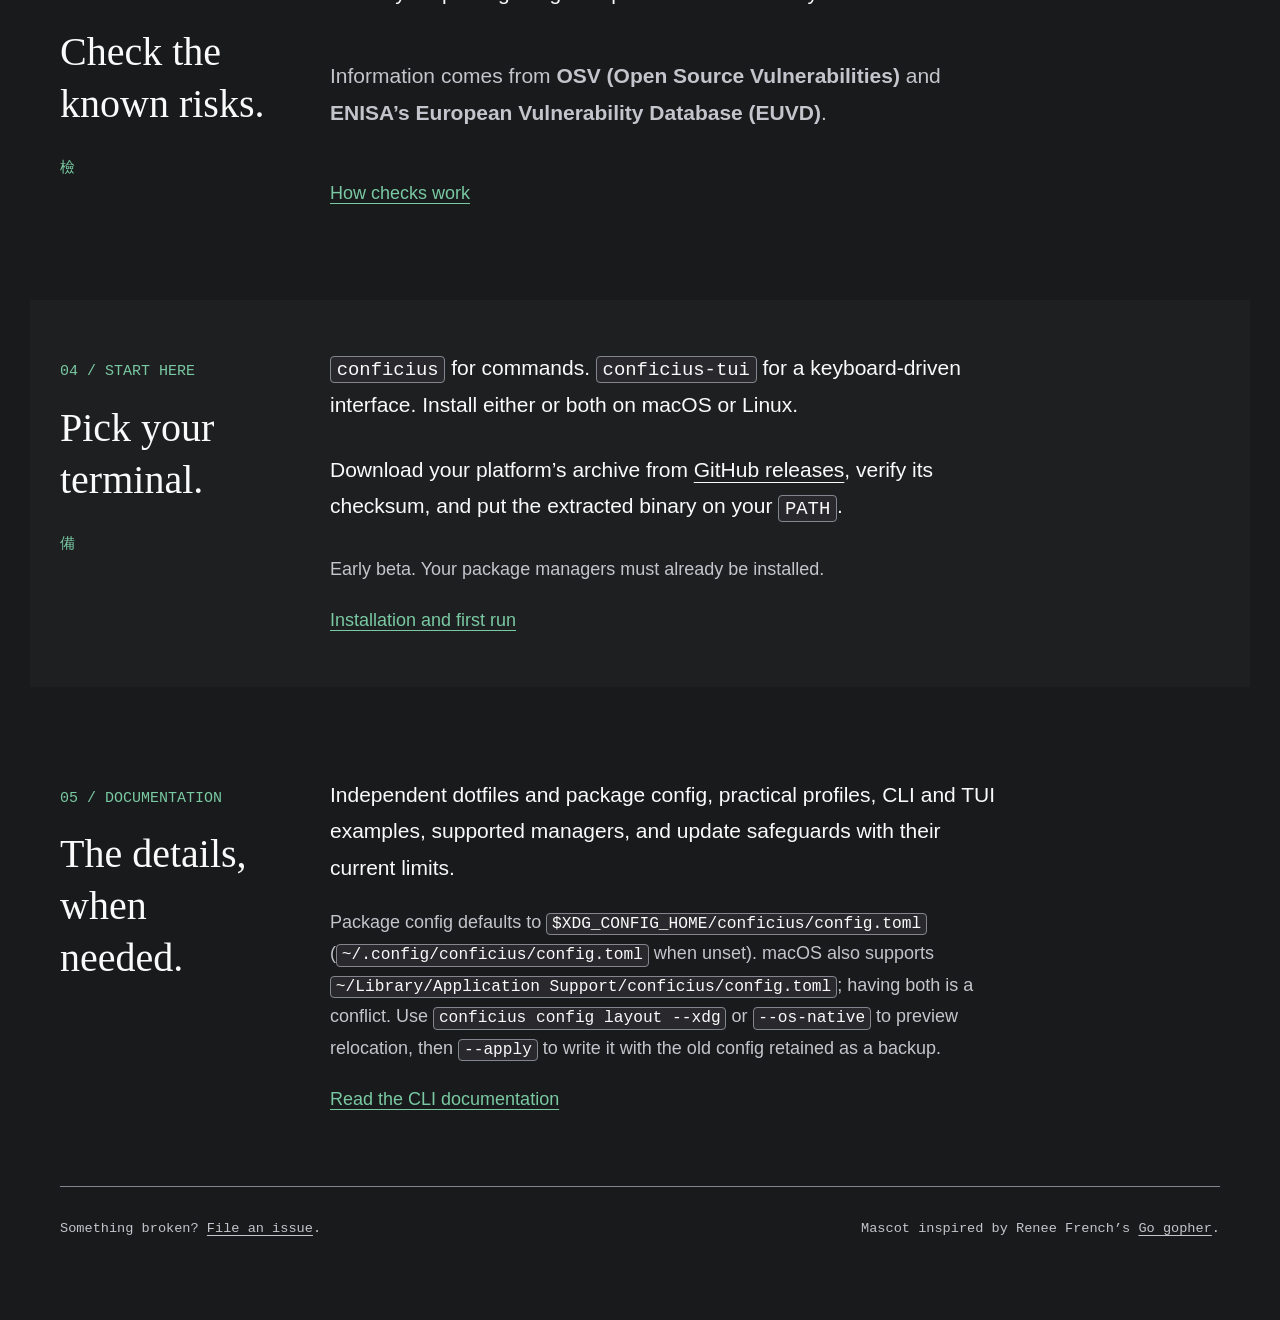
==== commit 97cfefbd: "feat(packages): support guarded Cargo updates (#13) * feat(packages): support guarded Cargo updates " ====
--- a/docs/index.html
+++ b/docs/index.html
@@ -99,7 +99,7 @@
                 <tr><th scope="row">pipx</th><td>Machine</td><td>List, check updates, upgrade</td></tr>
                 <tr><th scope="row">Poetry</th><td>Projects</td><td>List, check updates, upgrade</td></tr>
                 <tr><th scope="row">pnpm</th><td>Projects</td><td>List, check updates, upgrade</td></tr>
-                <tr><th scope="row">Cargo</th><td>Machine + projects</td><td>List only</td></tr>
+                <tr><th scope="row">Cargo</th><td>Machine + projects</td><td>List, check updates, upgrade</td></tr>
                 <tr><th scope="row">Yarn</th><td>Projects</td><td>List, check updates, upgrade (non-workspace projects)</td></tr>
                 <tr><th scope="row">Bun</th><td>Projects</td><td>List, check updates, upgrade within declared ranges</td></tr>
                 <tr><th scope="row">Go</th><td>Installed tools + projects</td><td>List, check updates; upgrade global tools only</td></tr>
@@ -126,7 +126,6 @@
           <div class="section-head"><span>05 / DOCUMENTATION</span><h2 id="documentation-title">The details,<br>when needed.</h2></div>
           <p>Independent dotfiles and package config, practical profiles, CLI and TUI examples, supported managers, and update safeguards with their current limits.</p>
           <p class="small">Package config defaults to <code>$XDG_CONFIG_HOME/conficius/config.toml</code> (<code>~/.config/conficius/config.toml</code> when unset). macOS also supports <code>~/Library/Application Support/conficius/config.toml</code>; having both is a conflict. Use <code>conficius config layout --xdg</code> or <code>--os-native</code> to preview relocation, then <code>--apply</code> to write it with the old config retained as a backup.</p>
-          <p class="small">Set <code>CONFICIUS_DOTFILES_CONFIG</code> to your dotfiles TOML file path and <code>CONFICIUS_PACKAGES_CONFIG</code> to Conficius’s own package config file path, not the file contents. Both CLI and TUI use these variables; explicit config flags override them. See <a href="cli.html#config-environment">config environment variables</a> for examples and precedence.</p>
           <a class="reading-link" href="cli.html">Read the CLI documentation</a>
         </section>
       </main>
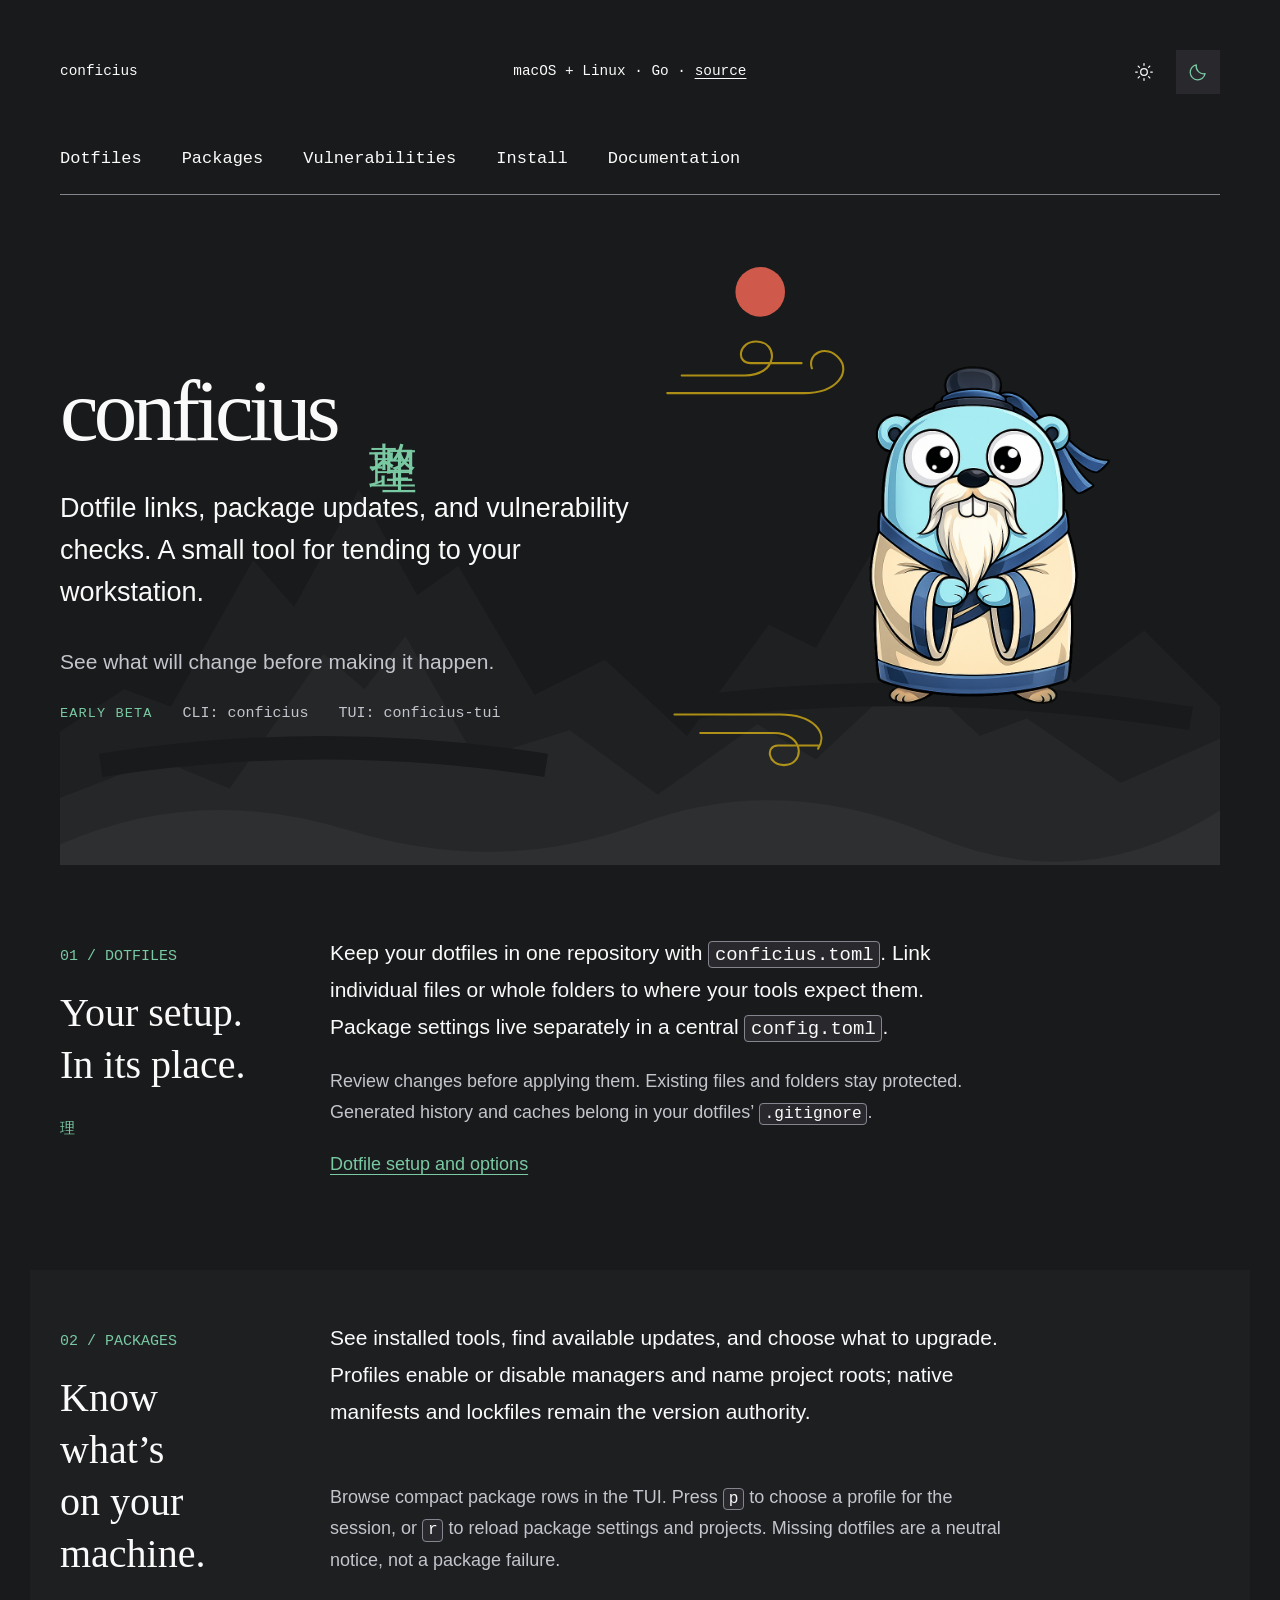
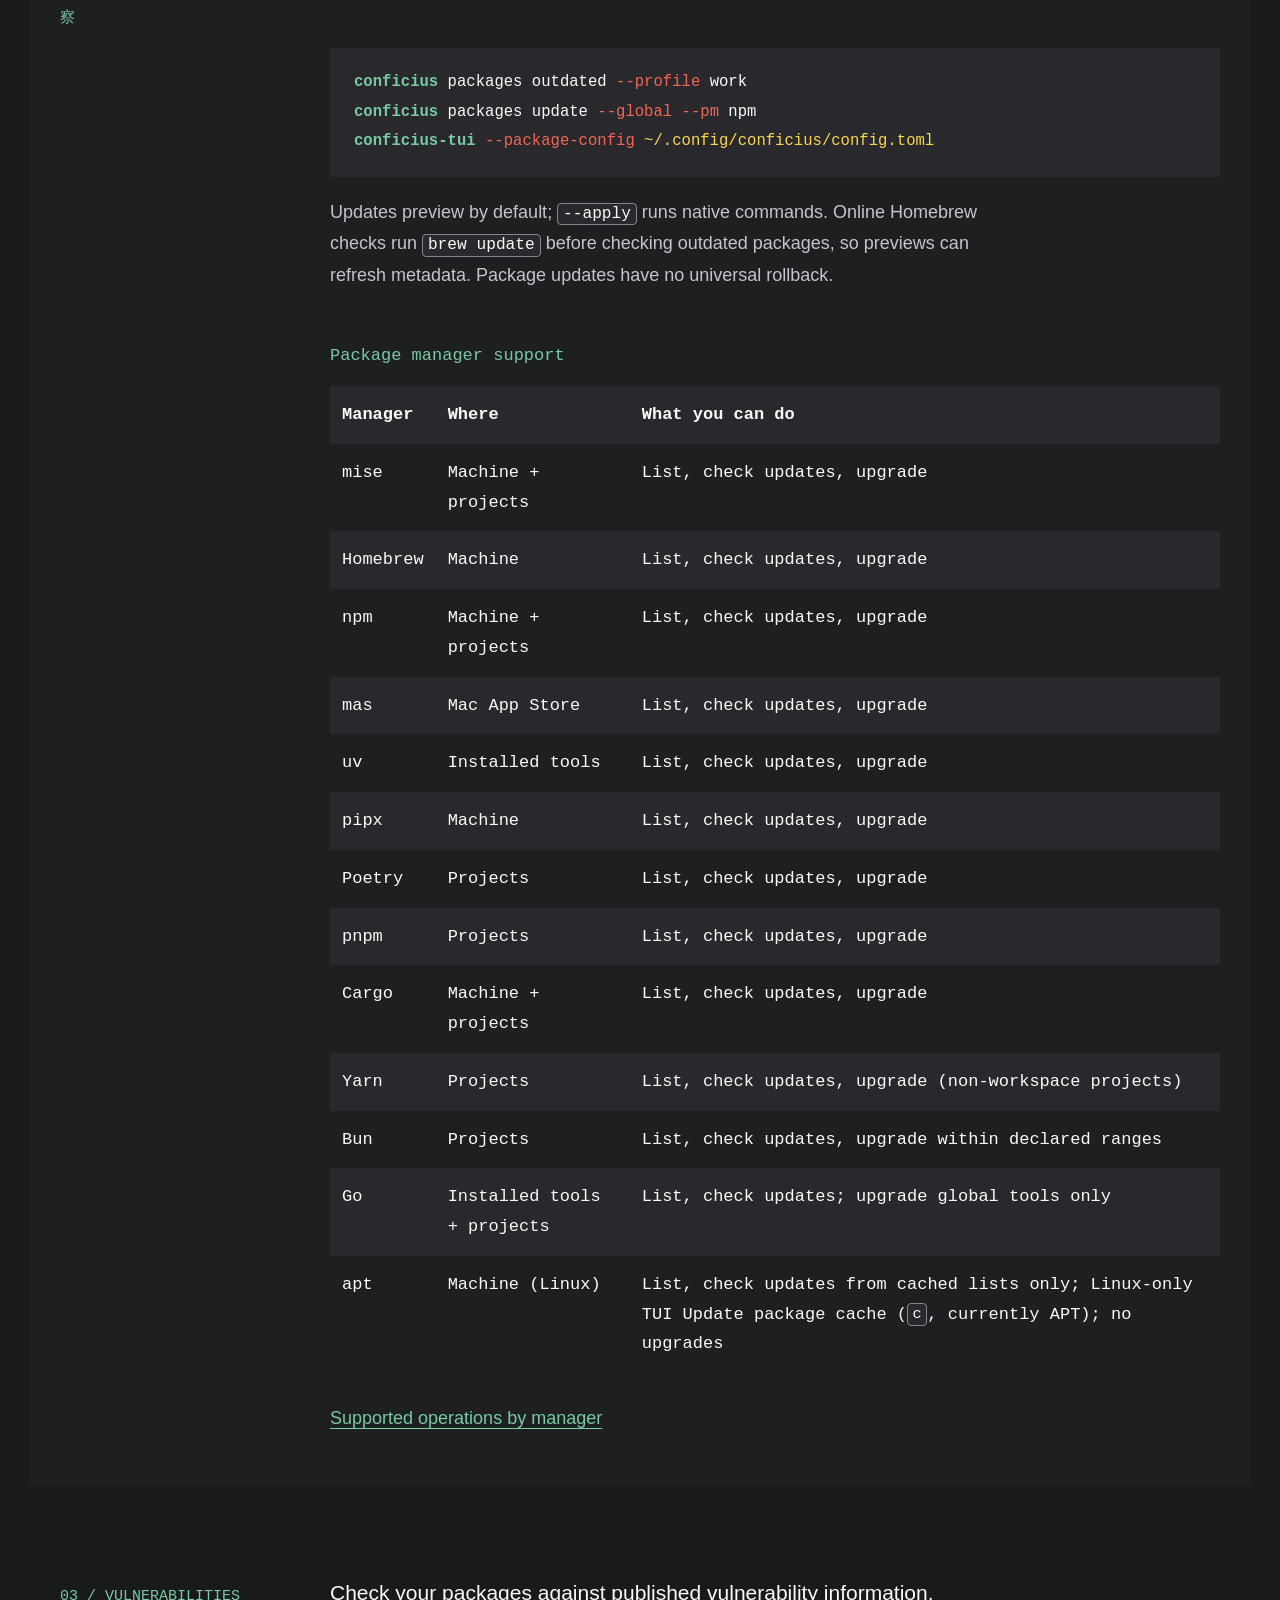
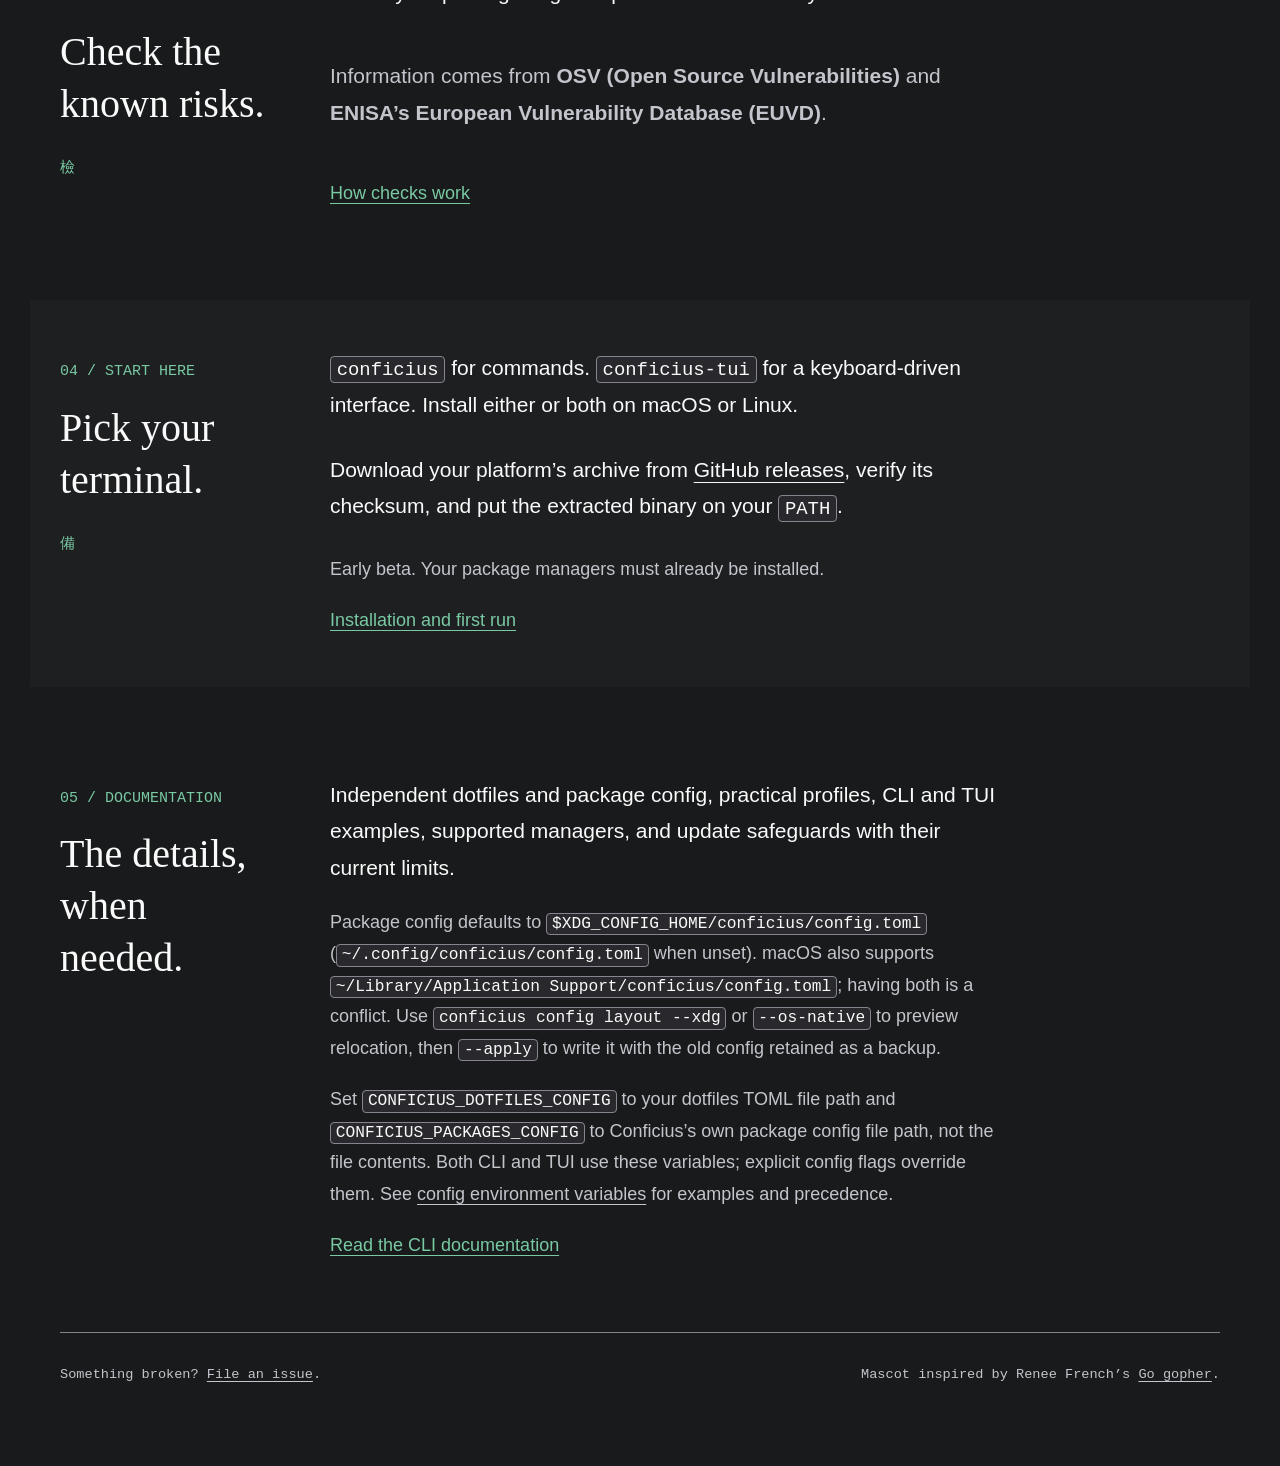
==== commit 85c825bd: "feat(config): support separate config environment variables (#14)" ====
--- a/docs/index.html
+++ b/docs/index.html
@@ -126,6 +126,7 @@
           <div class="section-head"><span>05 / DOCUMENTATION</span><h2 id="documentation-title">The details,<br>when needed.</h2></div>
           <p>Independent dotfiles and package config, practical profiles, CLI and TUI examples, supported managers, and update safeguards with their current limits.</p>
           <p class="small">Package config defaults to <code>$XDG_CONFIG_HOME/conficius/config.toml</code> (<code>~/.config/conficius/config.toml</code> when unset). macOS also supports <code>~/Library/Application Support/conficius/config.toml</code>; having both is a conflict. Use <code>conficius config layout --xdg</code> or <code>--os-native</code> to preview relocation, then <code>--apply</code> to write it with the old config retained as a backup.</p>
+          <p class="small">Set <code>CONFICIUS_DOTFILES_CONFIG</code> to your dotfiles TOML file path and <code>CONFICIUS_PACKAGES_CONFIG</code> to Conficius’s own package config file path, not the file contents. Both CLI and TUI use these variables; explicit config flags override them. See <a href="cli.html#config-environment">config environment variables</a> for examples and precedence.</p>
           <a class="reading-link" href="cli.html">Read the CLI documentation</a>
         </section>
       </main>
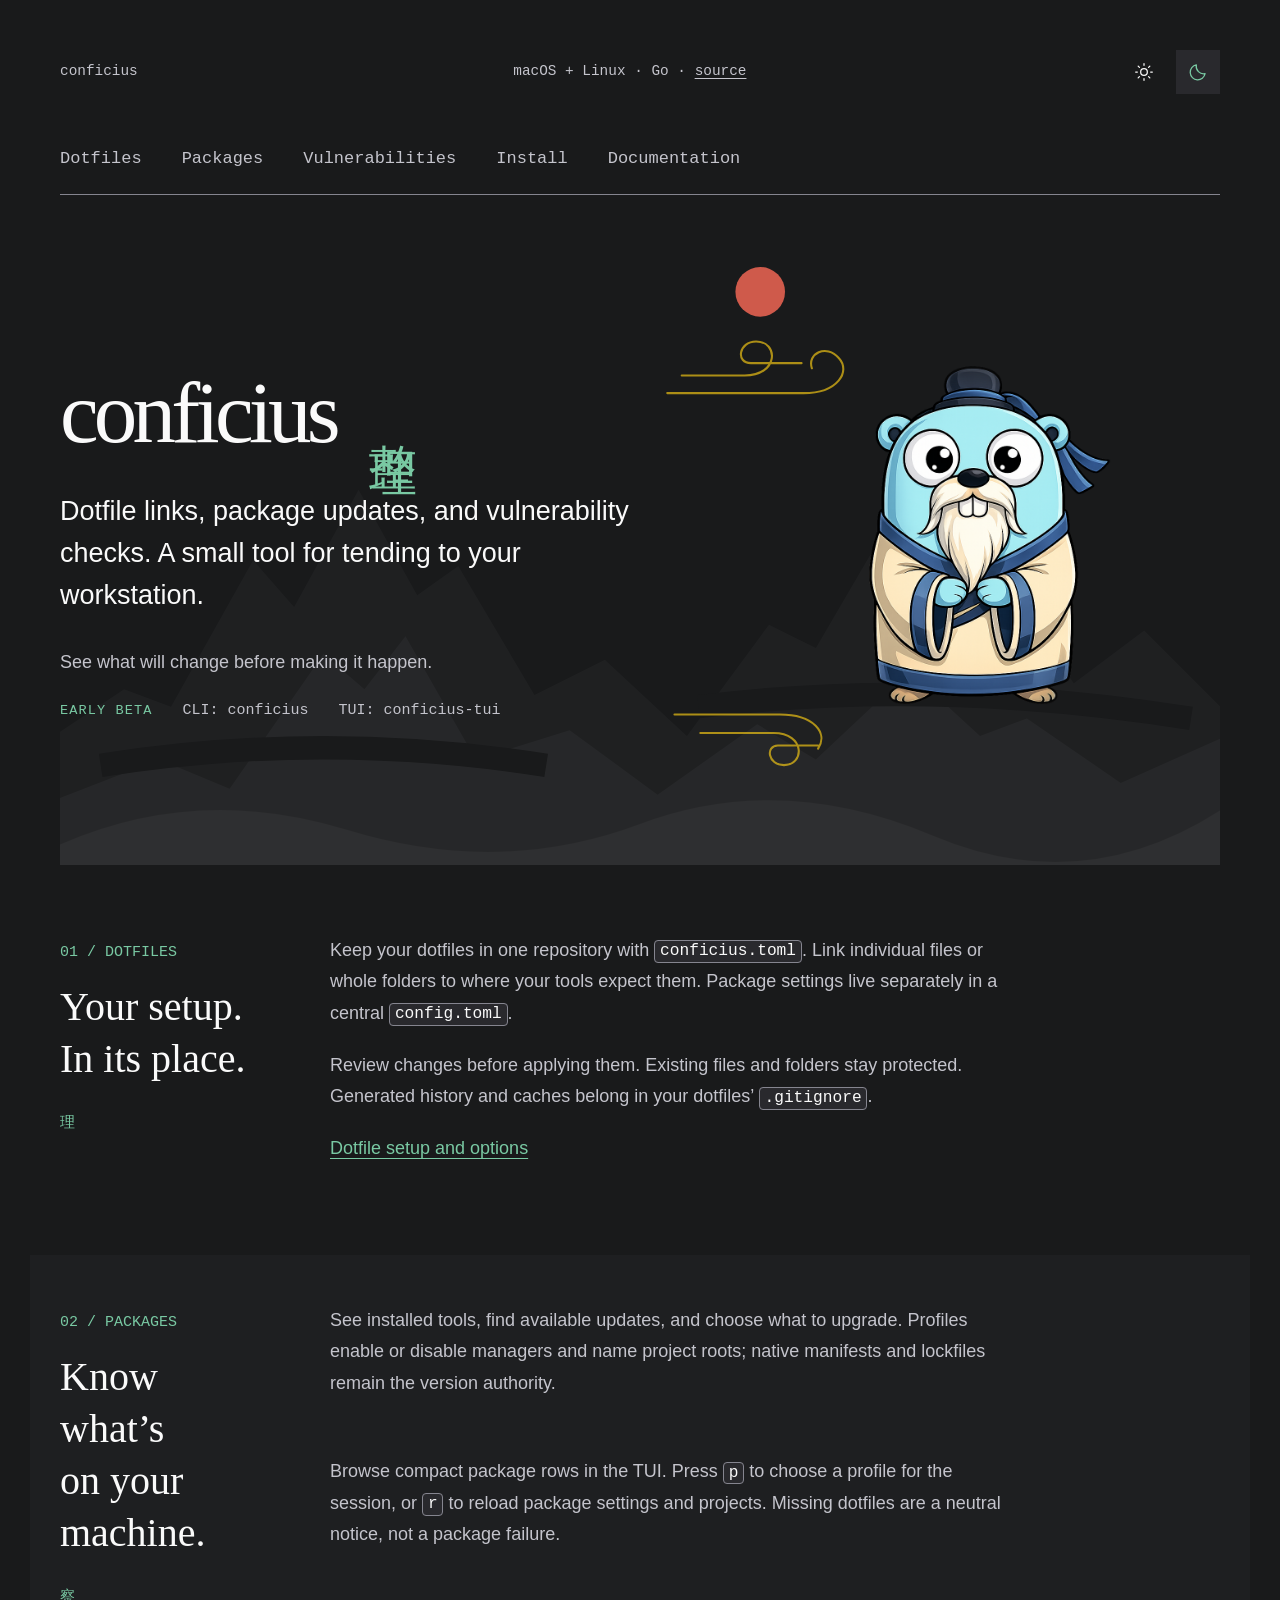
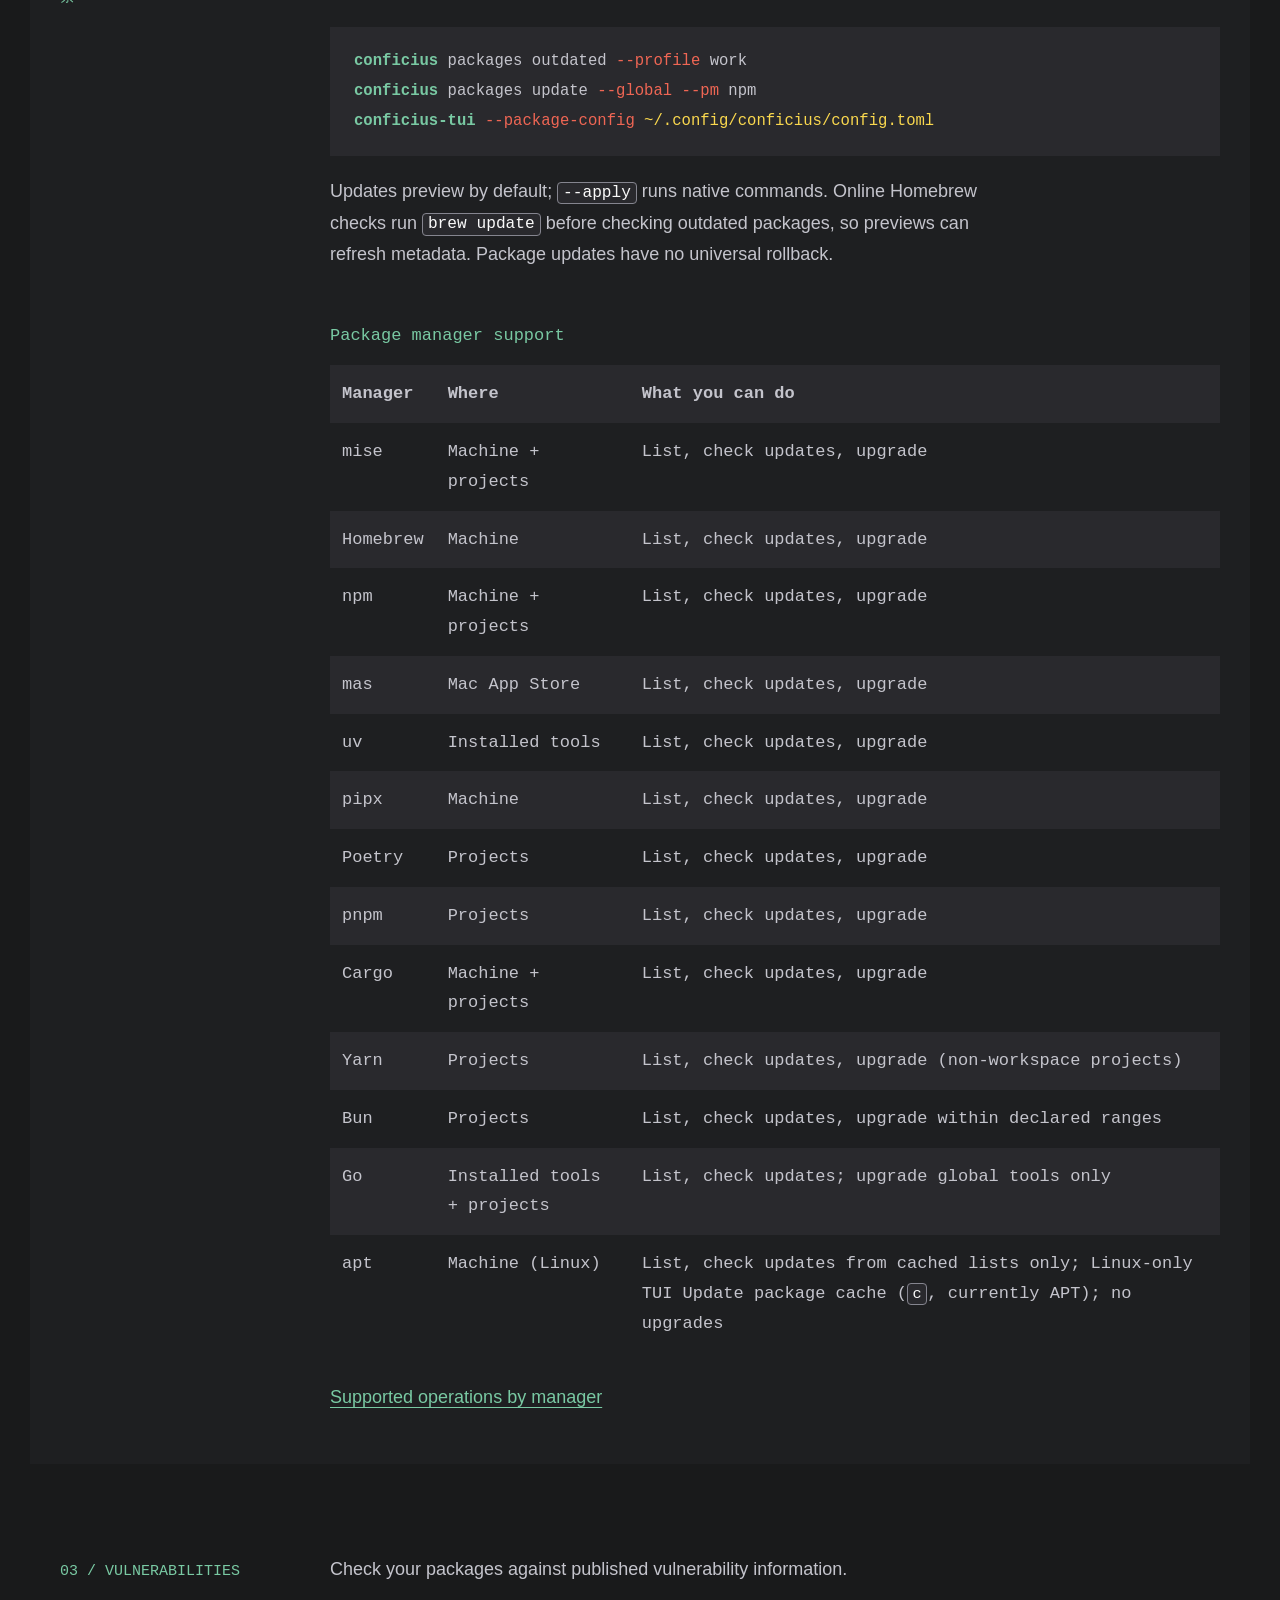
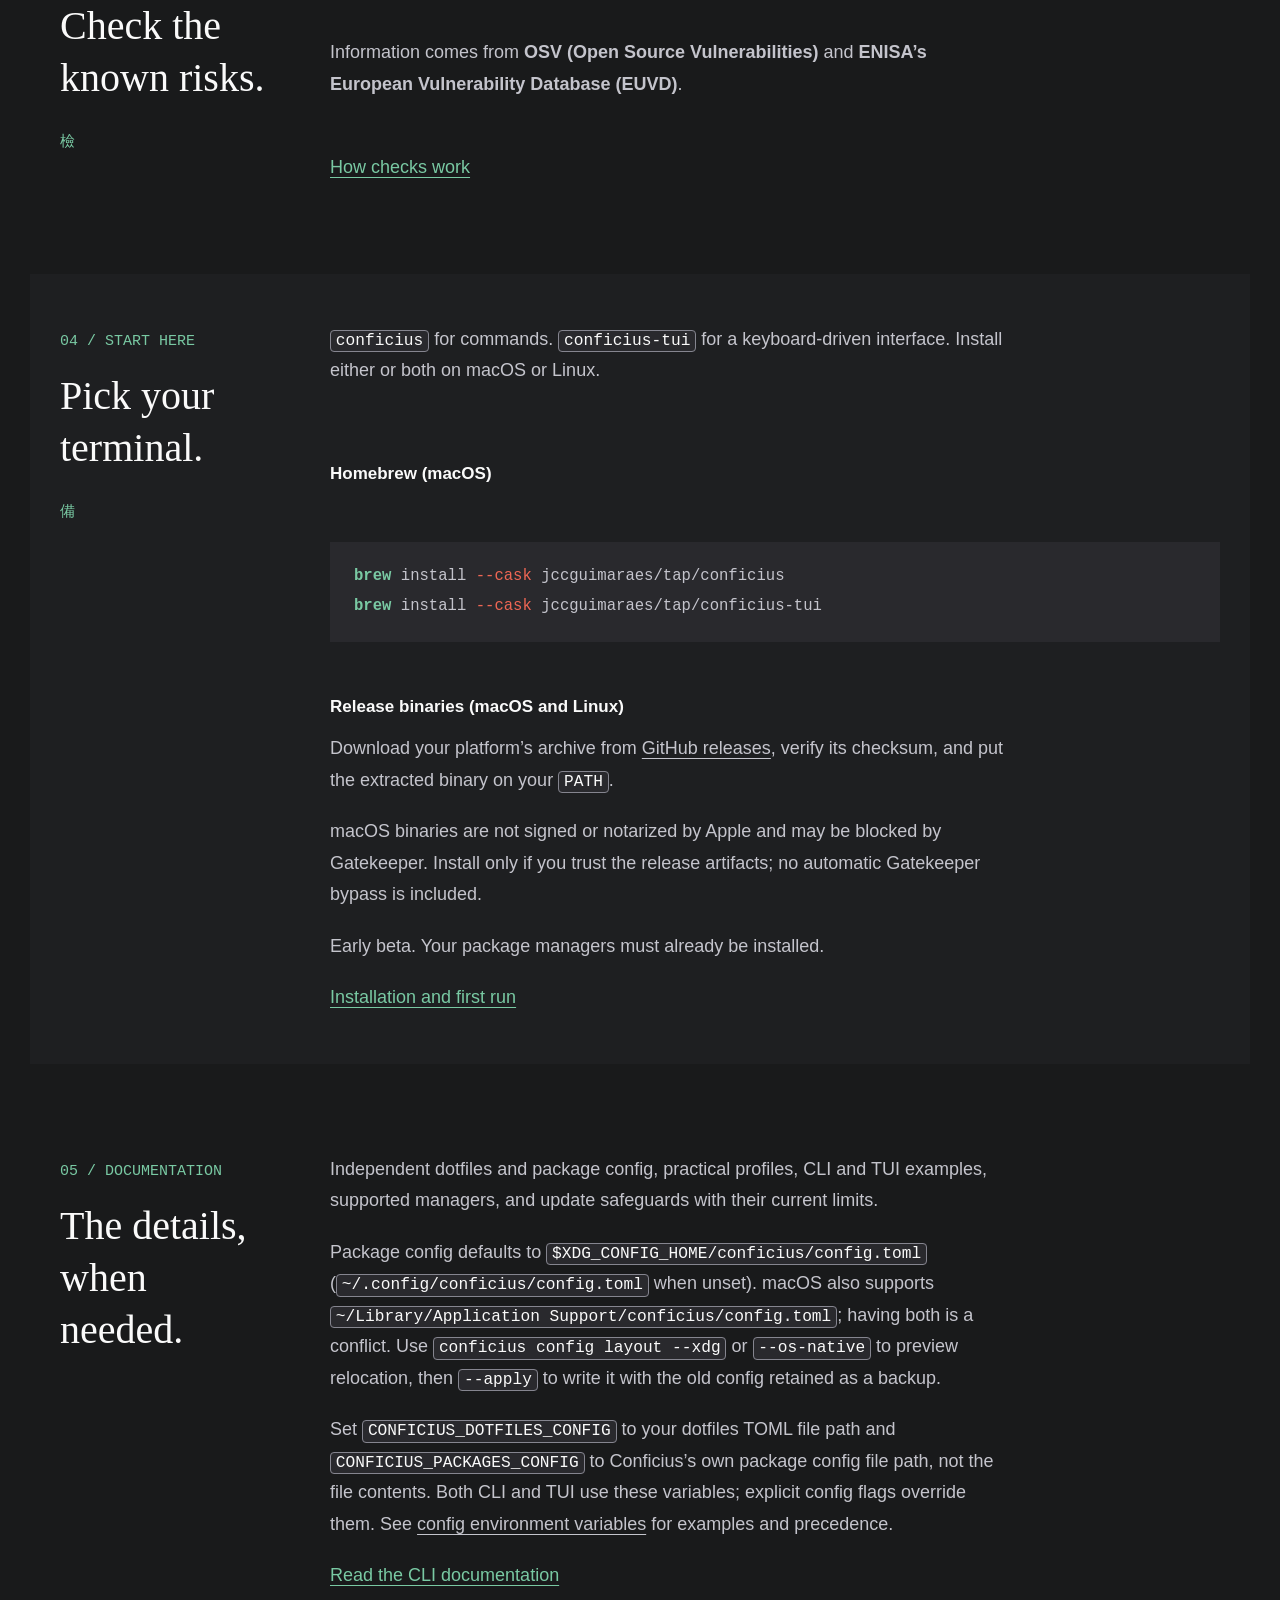
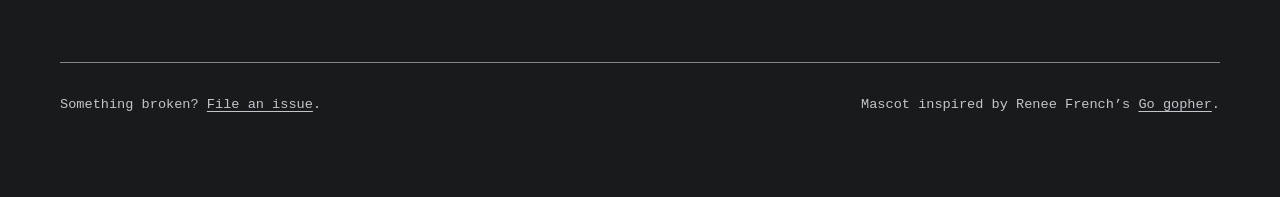
==== commit 9d52242a: "docs: simplify README and document Homebrew installation" ====
--- a/docs/index.html
+++ b/docs/index.html
@@ -118,7 +118,12 @@
         <section id="install" class="overview" aria-labelledby="install-title">
           <div class="section-head"><span>04 / START HERE</span><h2 id="install-title">Pick your<br>terminal.</h2><span class="chapter" lang="zh-Hant" aria-hidden="true">備</span></div>
           <p><code>conficius</code> for commands. <code>conficius-tui</code> for a keyboard-driven interface. Install either or both on macOS or Linux.</p>
+          <h3>Homebrew (macOS)</h3>
+          <pre><code><span class="syntax-command">brew</span> install <span class="syntax-flag">--cask</span> jccguimaraes/tap/conficius
+<span class="syntax-command">brew</span> install <span class="syntax-flag">--cask</span> jccguimaraes/tap/conficius-tui</code></pre>
+          <h3>Release binaries (macOS and Linux)</h3>
           <p>Download your platform’s archive from <a href="https://github.com/jccguimaraes/conficius/releases">GitHub releases</a>, verify its checksum, and put the extracted binary on your <code>PATH</code>.</p>
+          <p>macOS binaries are not signed or notarized by Apple and may be blocked by Gatekeeper. Install only if you trust the release artifacts; no automatic Gatekeeper bypass is included.</p>
           <p class="small">Early beta. Your package managers must already be installed.</p>
           <a class="reading-link" href="cli.html#overview">Installation and first run</a>
         </section>
--- a/docs/assets/site.css
+++ b/docs/assets/site.css
@@ -7,7 +7,7 @@
     .theme-control svg { width: 20px; height: 20px; fill: none; stroke: currentColor; stroke-width: 1.5; stroke-linecap: round; stroke-linejoin: round; }
     * { box-sizing: border-box; }
     html { font-size: 20px; scroll-padding-top: 1rem; }
-    body { margin: 0; background: var(--paper); color: var(--ink); font: 1.05rem/1.75 "Avenir Next", Avenir, "Segoe UI", sans-serif; }
+    body { margin: 0; background: var(--paper); color: var(--muted); font: .9rem/1.75 "Avenir Next", Avenir, "Segoe UI", sans-serif; }
     ::selection { background: var(--ink); color: var(--paper); }
     a { color: inherit; text-decoration-thickness: 1px; text-underline-offset: .22em; }
     a:hover { color: var(--accent); }
@@ -29,6 +29,7 @@
     .intro { display: grid; grid-template-columns: 1.2fr 1fr; align-items: center; gap: 3rem; padding: 3.5rem 0; }
     .intro-copy { min-width: 0; }
     .label { margin: 0 0 1rem; color: var(--accent); font-size: .7rem; text-transform: uppercase; letter-spacing: .08em; }
+    h1, h2, h3, h4, h5, h6 { color: var(--ink); }
     h1 { margin: 0 0 1.5rem -.06em; font-size: clamp(2.6rem, 6.8vw, 5.4rem); line-height: 1; font-weight: 500; letter-spacing: -.08em; }
     .intro .description { max-width: 36rem; margin-bottom: 1.5rem; font: 1.35rem/1.55 "Avenir Next", Avenir, "Segoe UI", sans-serif; }
     .stamp { display: inline-block; color: var(--accent); font-size: .68rem; letter-spacing: .08em; }
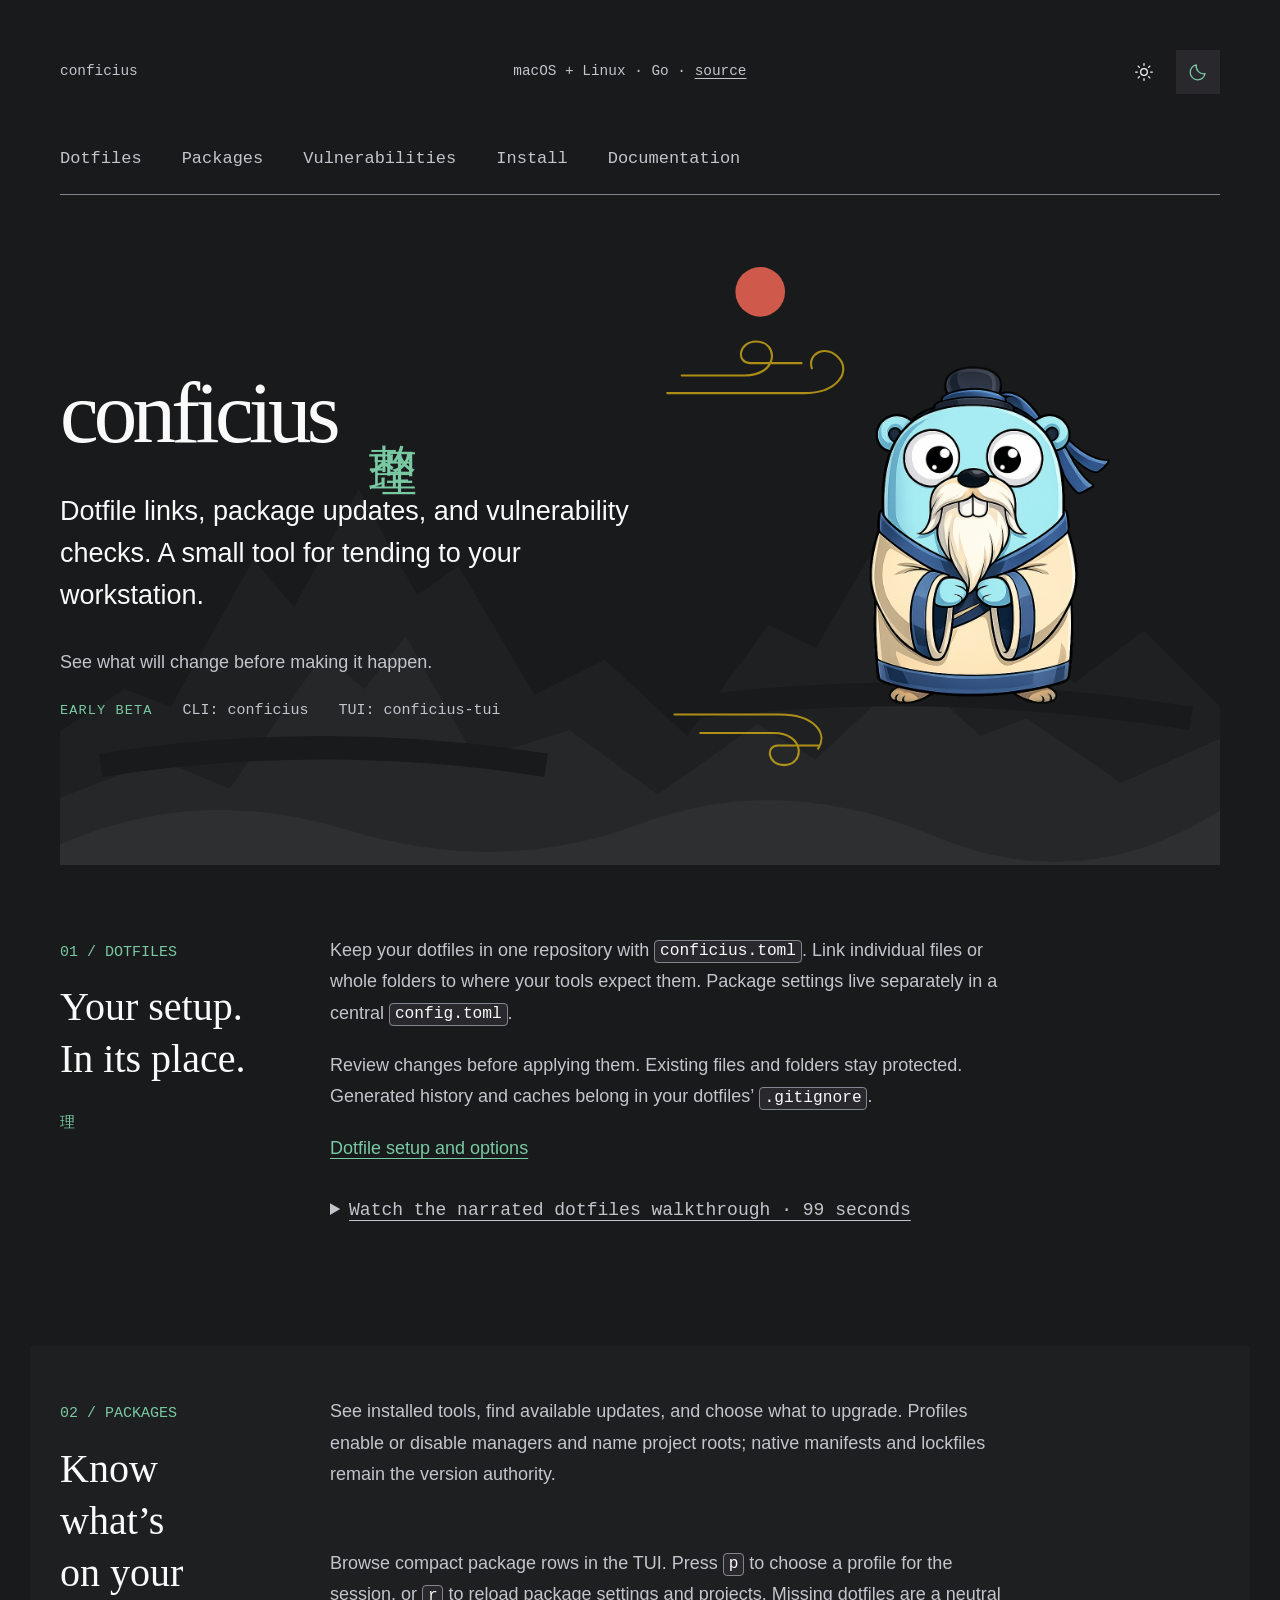
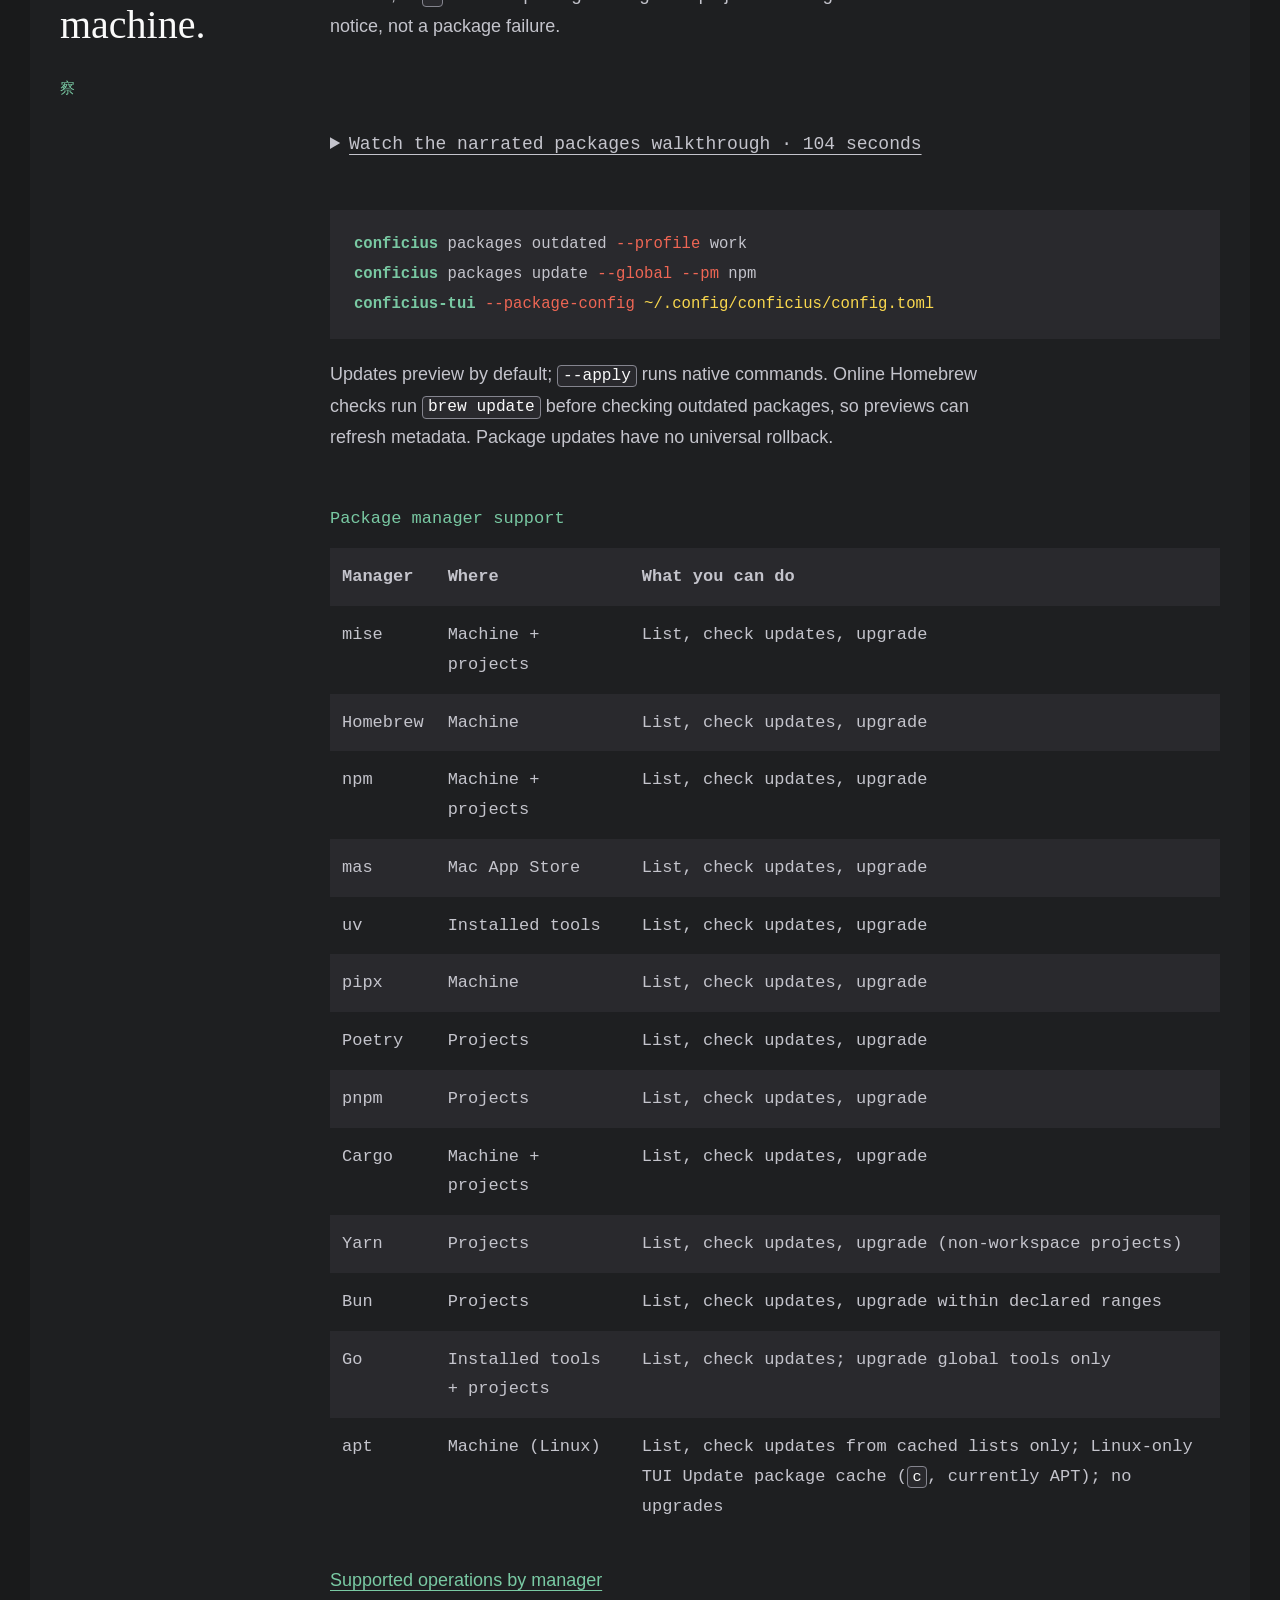
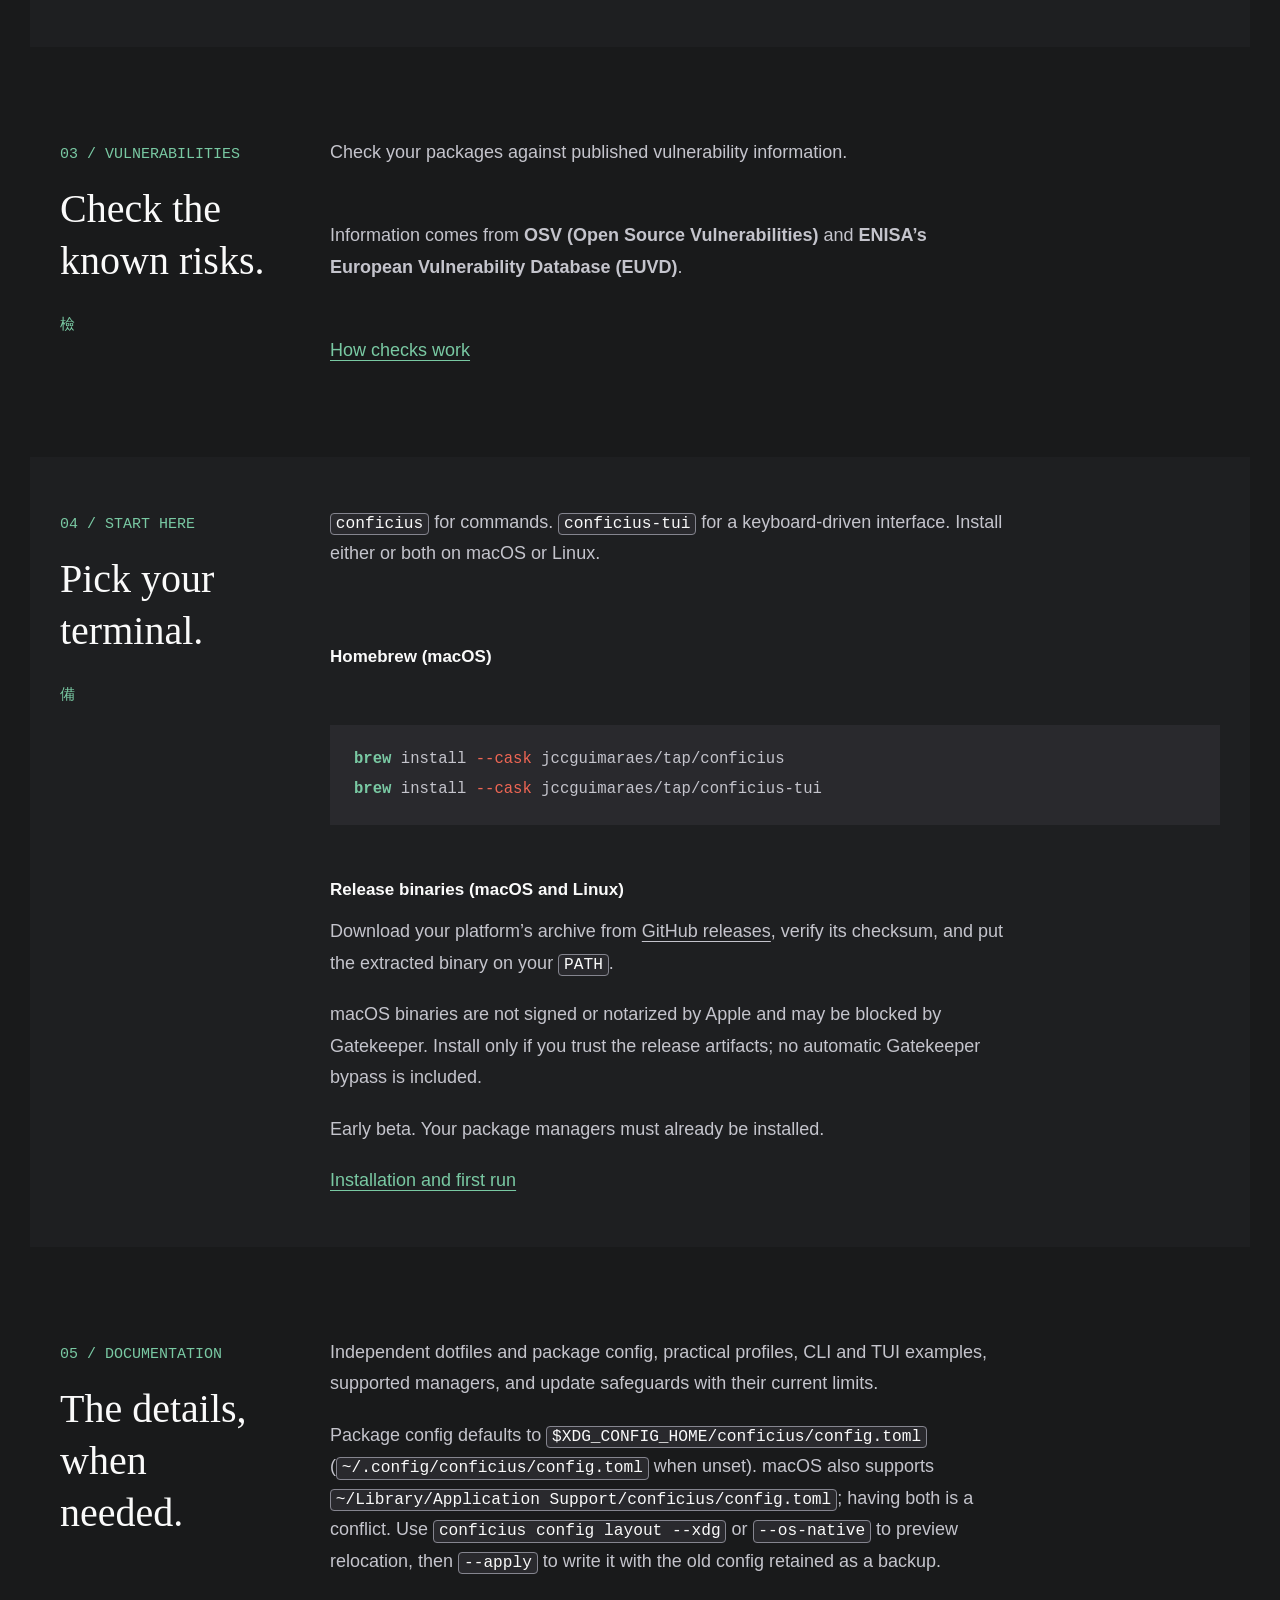
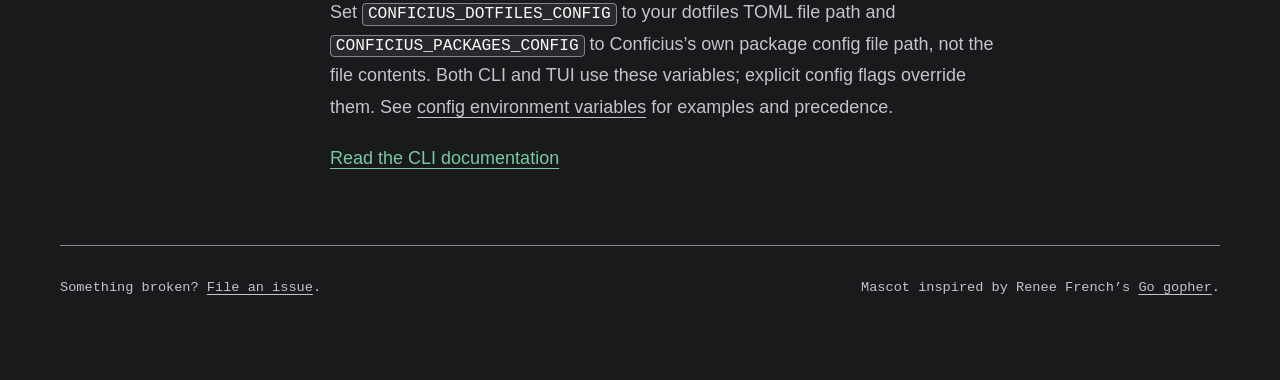
==== commit 5b10e78d: "feat(site): add narrated TUI walkthroughs" ====
--- a/docs/index.html
+++ b/docs/index.html
@@ -77,11 +77,27 @@
           <p>Keep your dotfiles in one repository with <code>conficius.toml</code>. Link individual files or whole folders to where your tools expect them. Package settings live separately in a central <code>config.toml</code>.</p>
           <p class="small">Review changes before applying them. Existing files and folders stay protected. Generated history and caches belong in your dotfiles’ <code>.gitignore</code>.</p>
           <a class="reading-link" href="cli.html#dotfiles">Dotfile setup and options</a>
+          <details class="showcase">
+            <summary>Watch the narrated dotfiles walkthrough · 99 seconds</summary>
+            <video controls preload="none" playsinline poster="assets/showcase-dotfiles-poster.jpg" width="1600" height="900" aria-label="Dotfiles walkthrough with narration">
+              <source src="assets/showcase-dotfiles.mp4" type="video/mp4">
+              <track kind="captions" src="assets/showcase-dotfiles.en.vtt" srclang="en" label="English">
+              <a href="assets/showcase-dotfiles.mp4">Download the dotfiles walkthrough</a>.
+            </video>
+          </details>
         </section>
         <section id="packages" class="overview" aria-labelledby="packages-title">
           <div class="section-head"><span>02 / PACKAGES</span><h2 id="packages-title">Know what’s<br>on your machine.</h2><span class="chapter" lang="zh-Hant" aria-hidden="true">察</span></div>
           <p>See installed tools, find available updates, and choose what to upgrade. Profiles enable or disable managers and name project roots; native manifests and lockfiles remain the version authority.</p>
           <p class="small">Browse compact package rows in the TUI. Press <code>p</code> to choose a profile for the session, or <code>r</code> to reload package settings and projects. Missing dotfiles are a neutral notice, not a package failure.</p>
+          <details class="showcase">
+            <summary>Watch the narrated packages walkthrough · 104 seconds</summary>
+            <video controls preload="none" playsinline poster="assets/showcase-packages-poster.jpg" width="1600" height="900" aria-label="Package inspection walkthrough with narration">
+              <source src="assets/showcase-packages.mp4" type="video/mp4">
+              <track kind="captions" src="assets/showcase-packages.en.vtt" srclang="en" label="English">
+              <a href="assets/showcase-packages.mp4">Download the packages walkthrough</a>.
+            </video>
+          </details>
           <pre><code><span class="syntax-command">conficius</span> packages outdated <span class="syntax-flag">--profile</span> work
 <span class="syntax-command">conficius</span> packages update <span class="syntax-flag">--global</span> <span class="syntax-flag">--pm</span> npm
 <span class="syntax-command">conficius-tui</span> <span class="syntax-flag">--package-config</span> <span class="syntax-string">~/.config/conficius/config.toml</span></code></pre>
--- a/docs/assets/site.css
+++ b/docs/assets/site.css
@@ -136,6 +136,8 @@
     .overview { border-top: 0; padding-block: 3.5rem; }
     .overview h2 { font-size: 2rem; }
     .overview > p { max-width: 34rem; }
+    .showcase { margin-block: 1.5rem; }
+    .showcase video { display: block; width: 100%; height: auto; margin-top: 1rem; }
     .source-line { color: var(--muted); }
     .reading-link { display: inline-block; color: var(--accent); font-size: .9rem; }
     .overview:nth-of-type(even) { position: relative; }
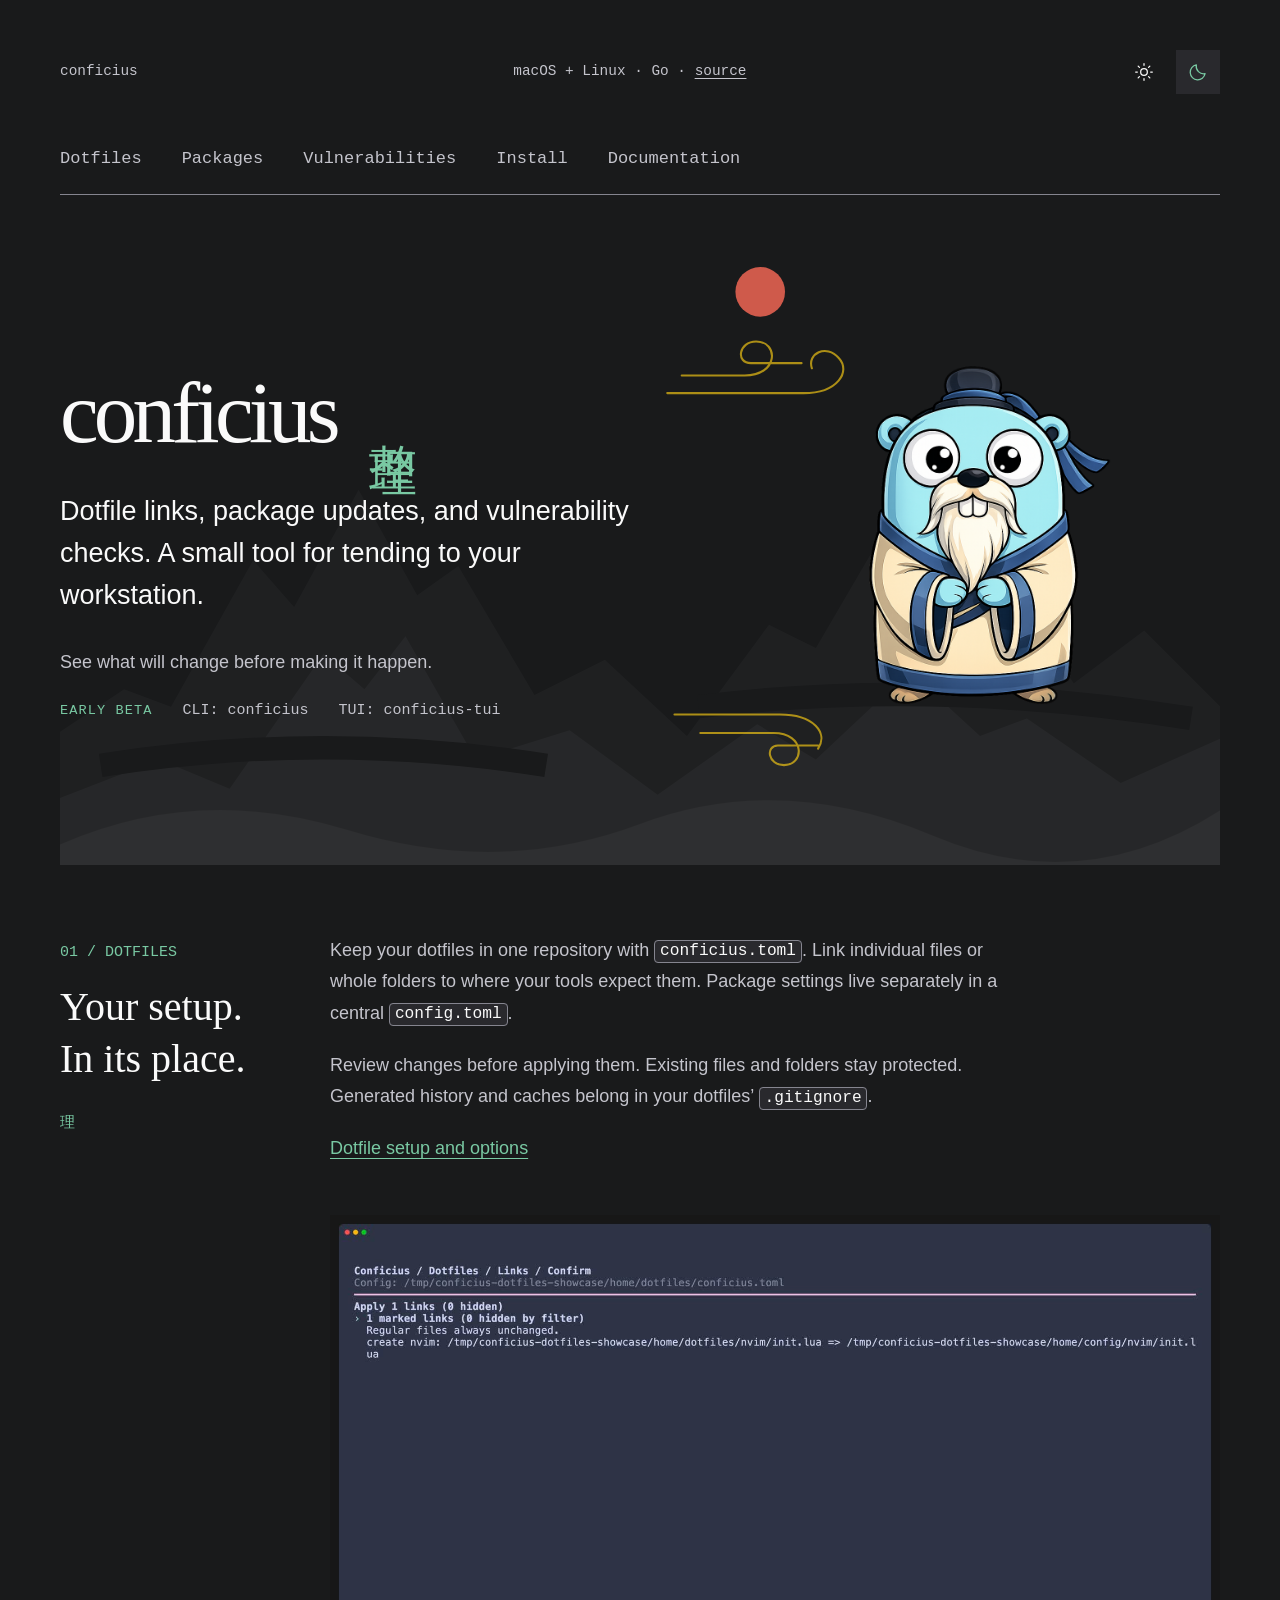
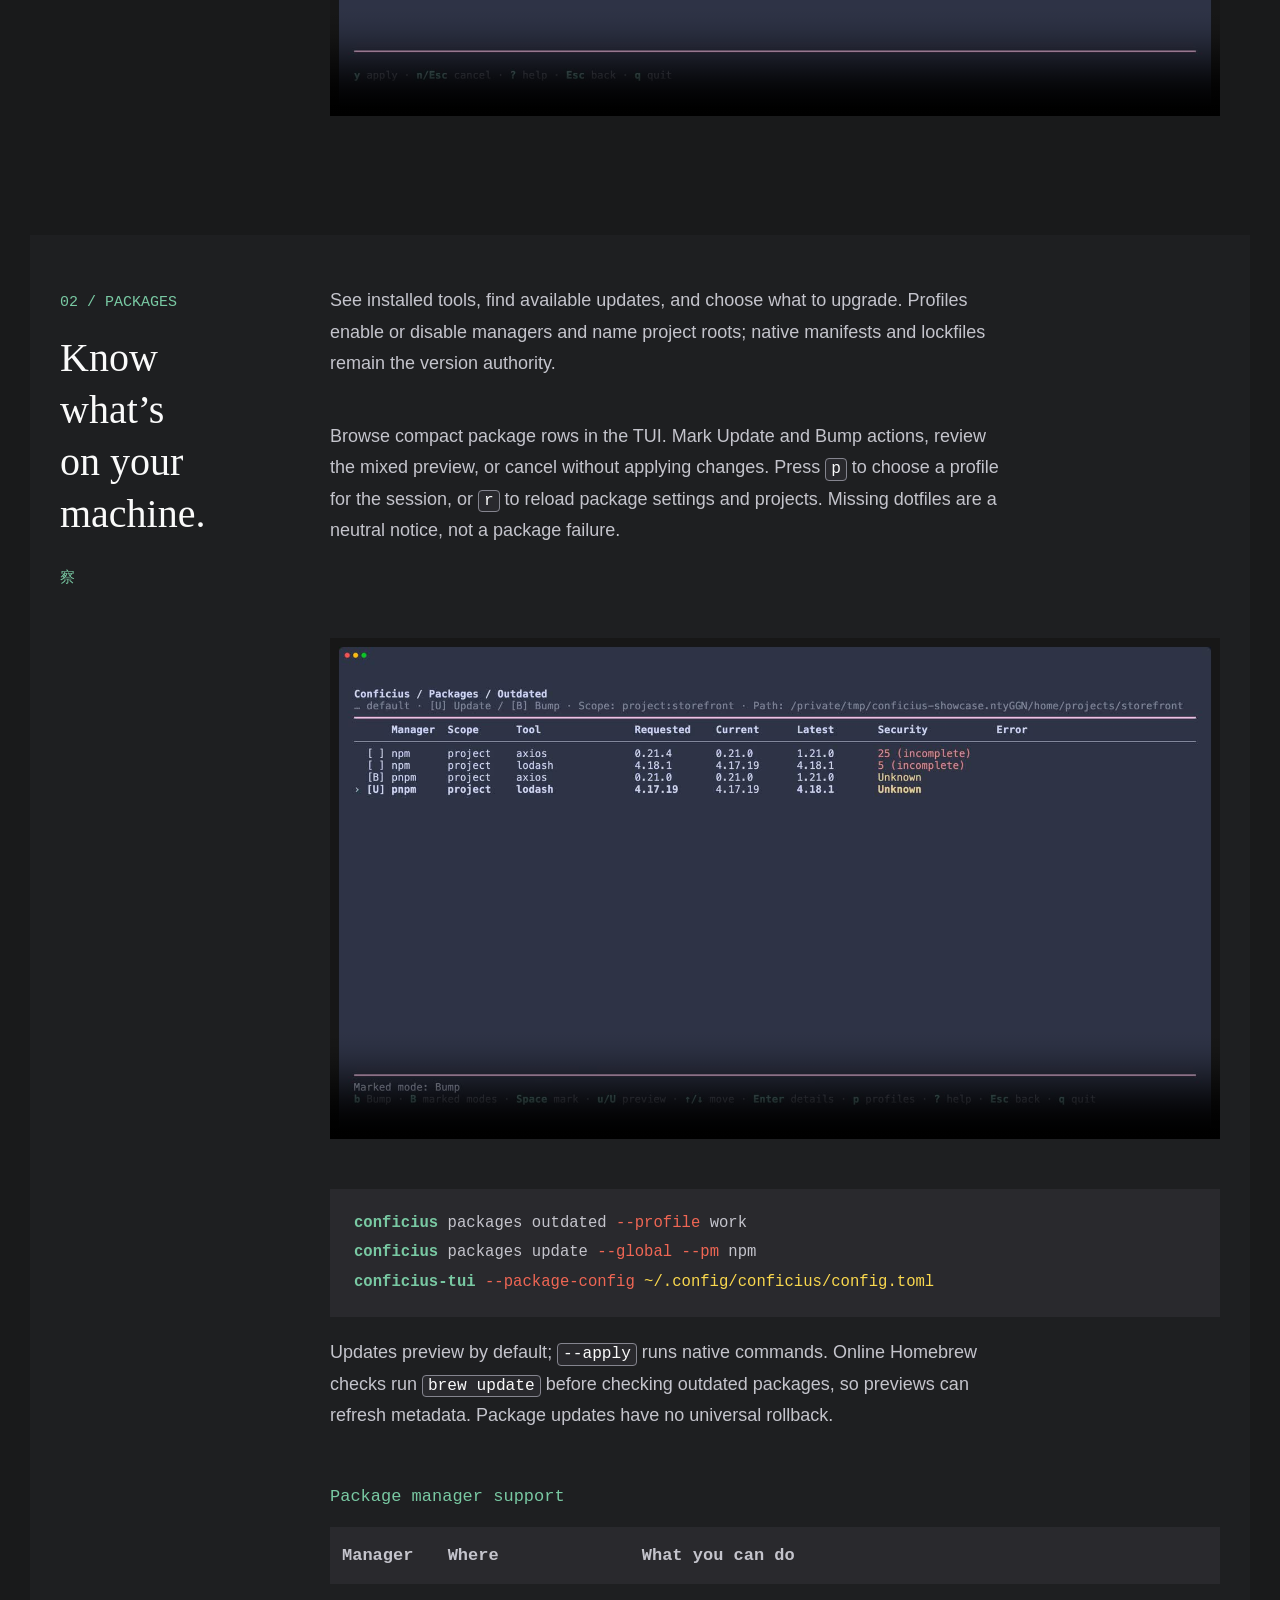
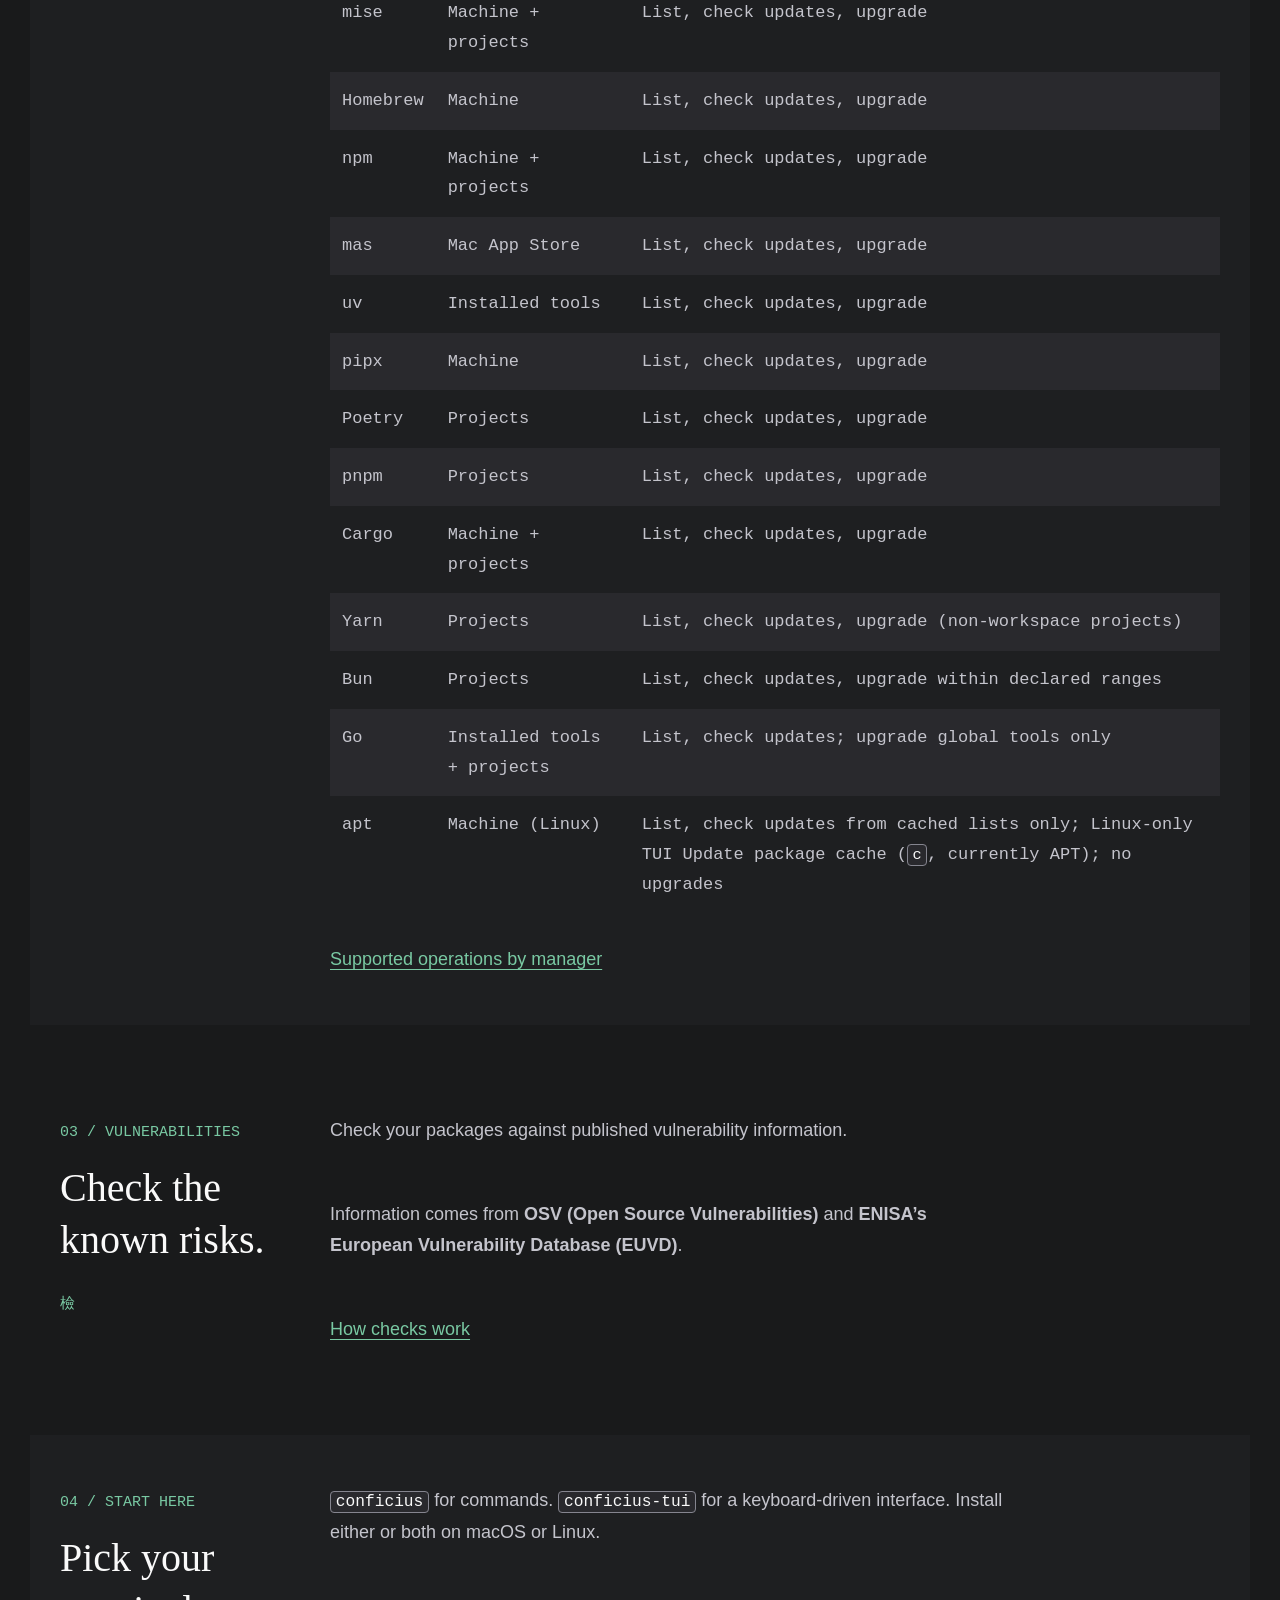
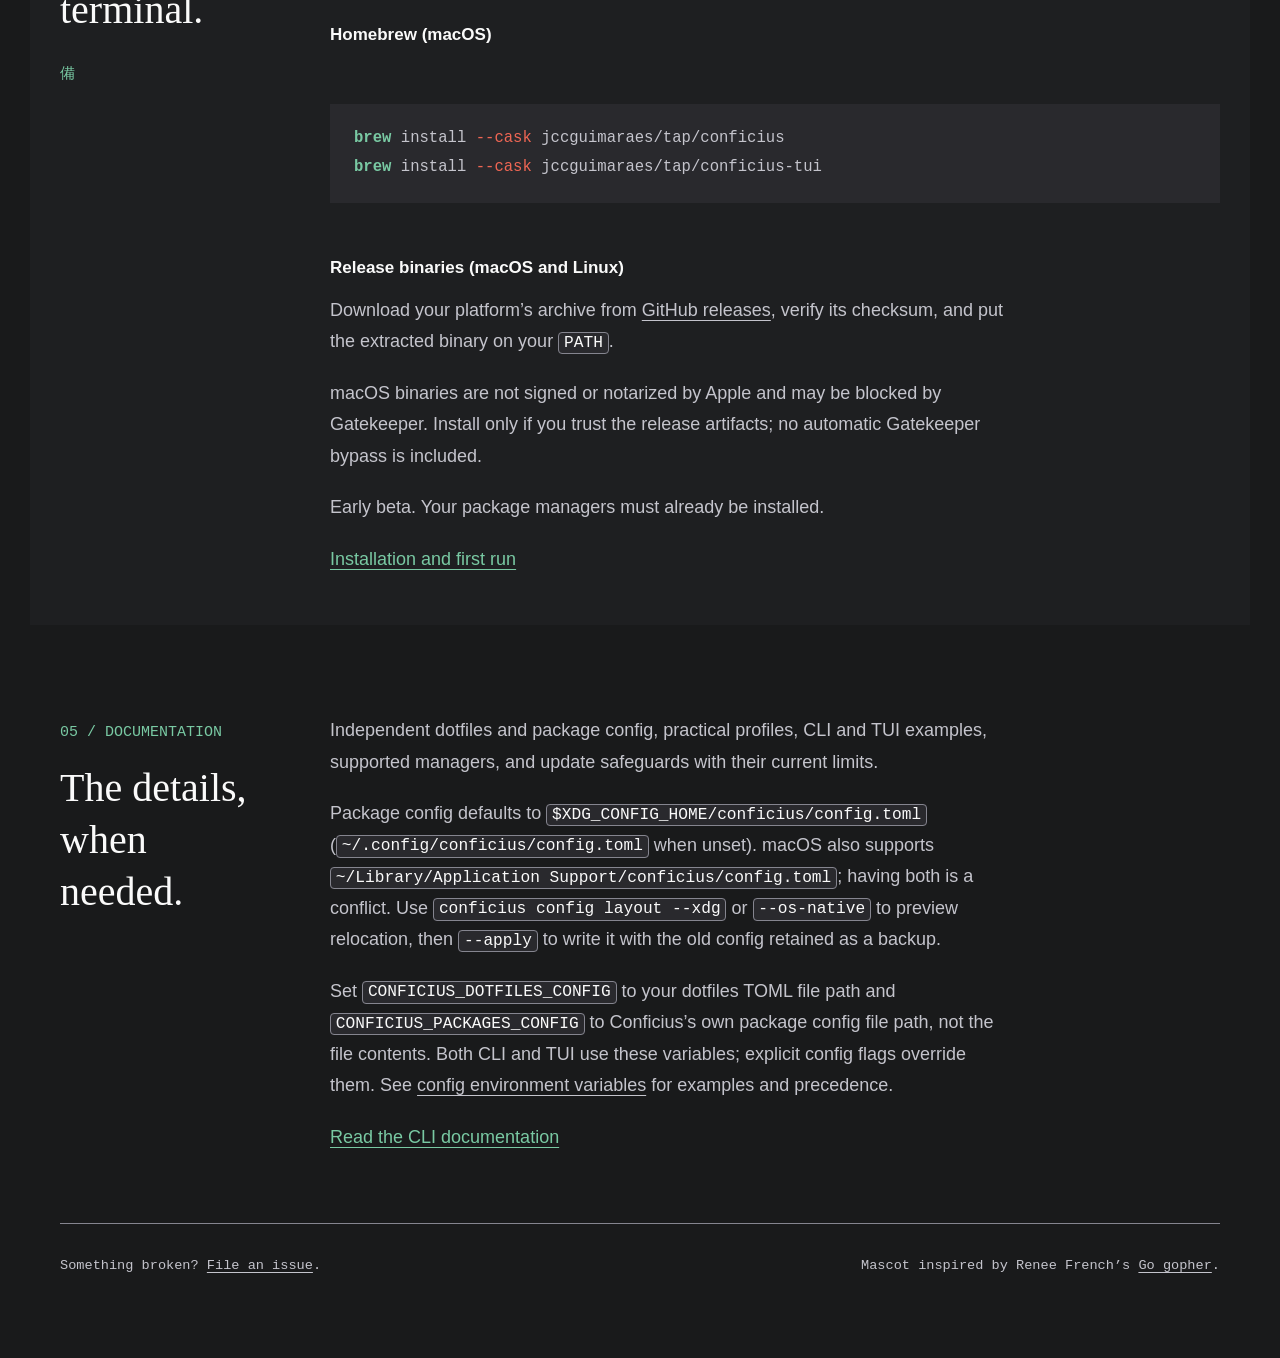
==== commit b565e18f: "feat(site): refresh narrated TUI walkthroughs" ====
--- a/docs/index.html
+++ b/docs/index.html
@@ -77,27 +77,25 @@
           <p>Keep your dotfiles in one repository with <code>conficius.toml</code>. Link individual files or whole folders to where your tools expect them. Package settings live separately in a central <code>config.toml</code>.</p>
           <p class="small">Review changes before applying them. Existing files and folders stay protected. Generated history and caches belong in your dotfiles’ <code>.gitignore</code>.</p>
           <a class="reading-link" href="cli.html#dotfiles">Dotfile setup and options</a>
-          <details class="showcase">
-            <summary>Watch the narrated dotfiles walkthrough · 99 seconds</summary>
+          <div class="showcase">
             <video controls preload="none" playsinline poster="assets/showcase-dotfiles-poster.jpg" width="1600" height="900" aria-label="Dotfiles walkthrough with narration">
               <source src="assets/showcase-dotfiles.mp4" type="video/mp4">
               <track kind="captions" src="assets/showcase-dotfiles.en.vtt" srclang="en" label="English">
               <a href="assets/showcase-dotfiles.mp4">Download the dotfiles walkthrough</a>.
             </video>
-          </details>
+          </div>
         </section>
         <section id="packages" class="overview" aria-labelledby="packages-title">
           <div class="section-head"><span>02 / PACKAGES</span><h2 id="packages-title">Know what’s<br>on your machine.</h2><span class="chapter" lang="zh-Hant" aria-hidden="true">察</span></div>
           <p>See installed tools, find available updates, and choose what to upgrade. Profiles enable or disable managers and name project roots; native manifests and lockfiles remain the version authority.</p>
-          <p class="small">Browse compact package rows in the TUI. Press <code>p</code> to choose a profile for the session, or <code>r</code> to reload package settings and projects. Missing dotfiles are a neutral notice, not a package failure.</p>
-          <details class="showcase">
-            <summary>Watch the narrated packages walkthrough · 104 seconds</summary>
+          <p class="small">Browse compact package rows in the TUI. Mark Update and Bump actions, review the mixed preview, or cancel without applying changes. Press <code>p</code> to choose a profile for the session, or <code>r</code> to reload package settings and projects. Missing dotfiles are a neutral notice, not a package failure.</p>
+          <div class="showcase">
             <video controls preload="none" playsinline poster="assets/showcase-packages-poster.jpg" width="1600" height="900" aria-label="Package inspection walkthrough with narration">
               <source src="assets/showcase-packages.mp4" type="video/mp4">
               <track kind="captions" src="assets/showcase-packages.en.vtt" srclang="en" label="English">
               <a href="assets/showcase-packages.mp4">Download the packages walkthrough</a>.
             </video>
-          </details>
+          </div>
           <pre><code><span class="syntax-command">conficius</span> packages outdated <span class="syntax-flag">--profile</span> work
 <span class="syntax-command">conficius</span> packages update <span class="syntax-flag">--global</span> <span class="syntax-flag">--pm</span> npm
 <span class="syntax-command">conficius-tui</span> <span class="syntax-flag">--package-config</span> <span class="syntax-string">~/.config/conficius/config.toml</span></code></pre>
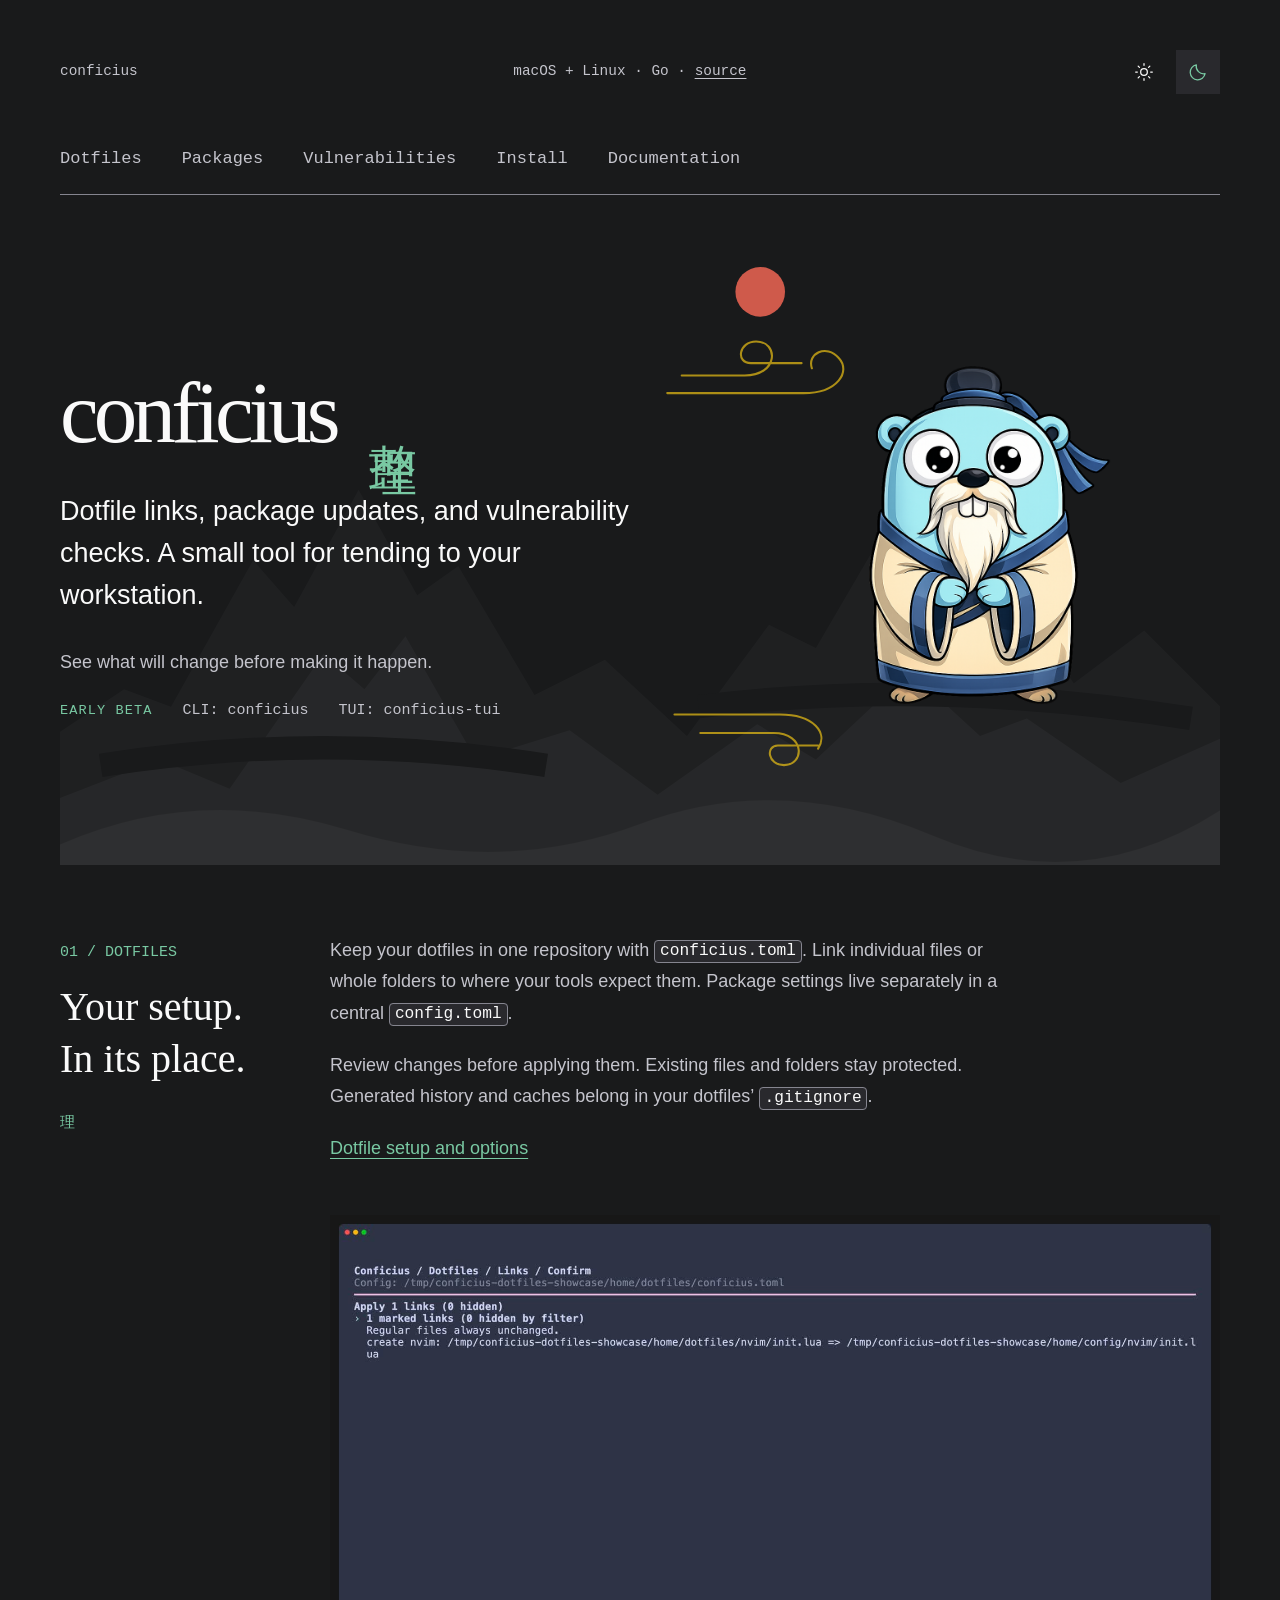
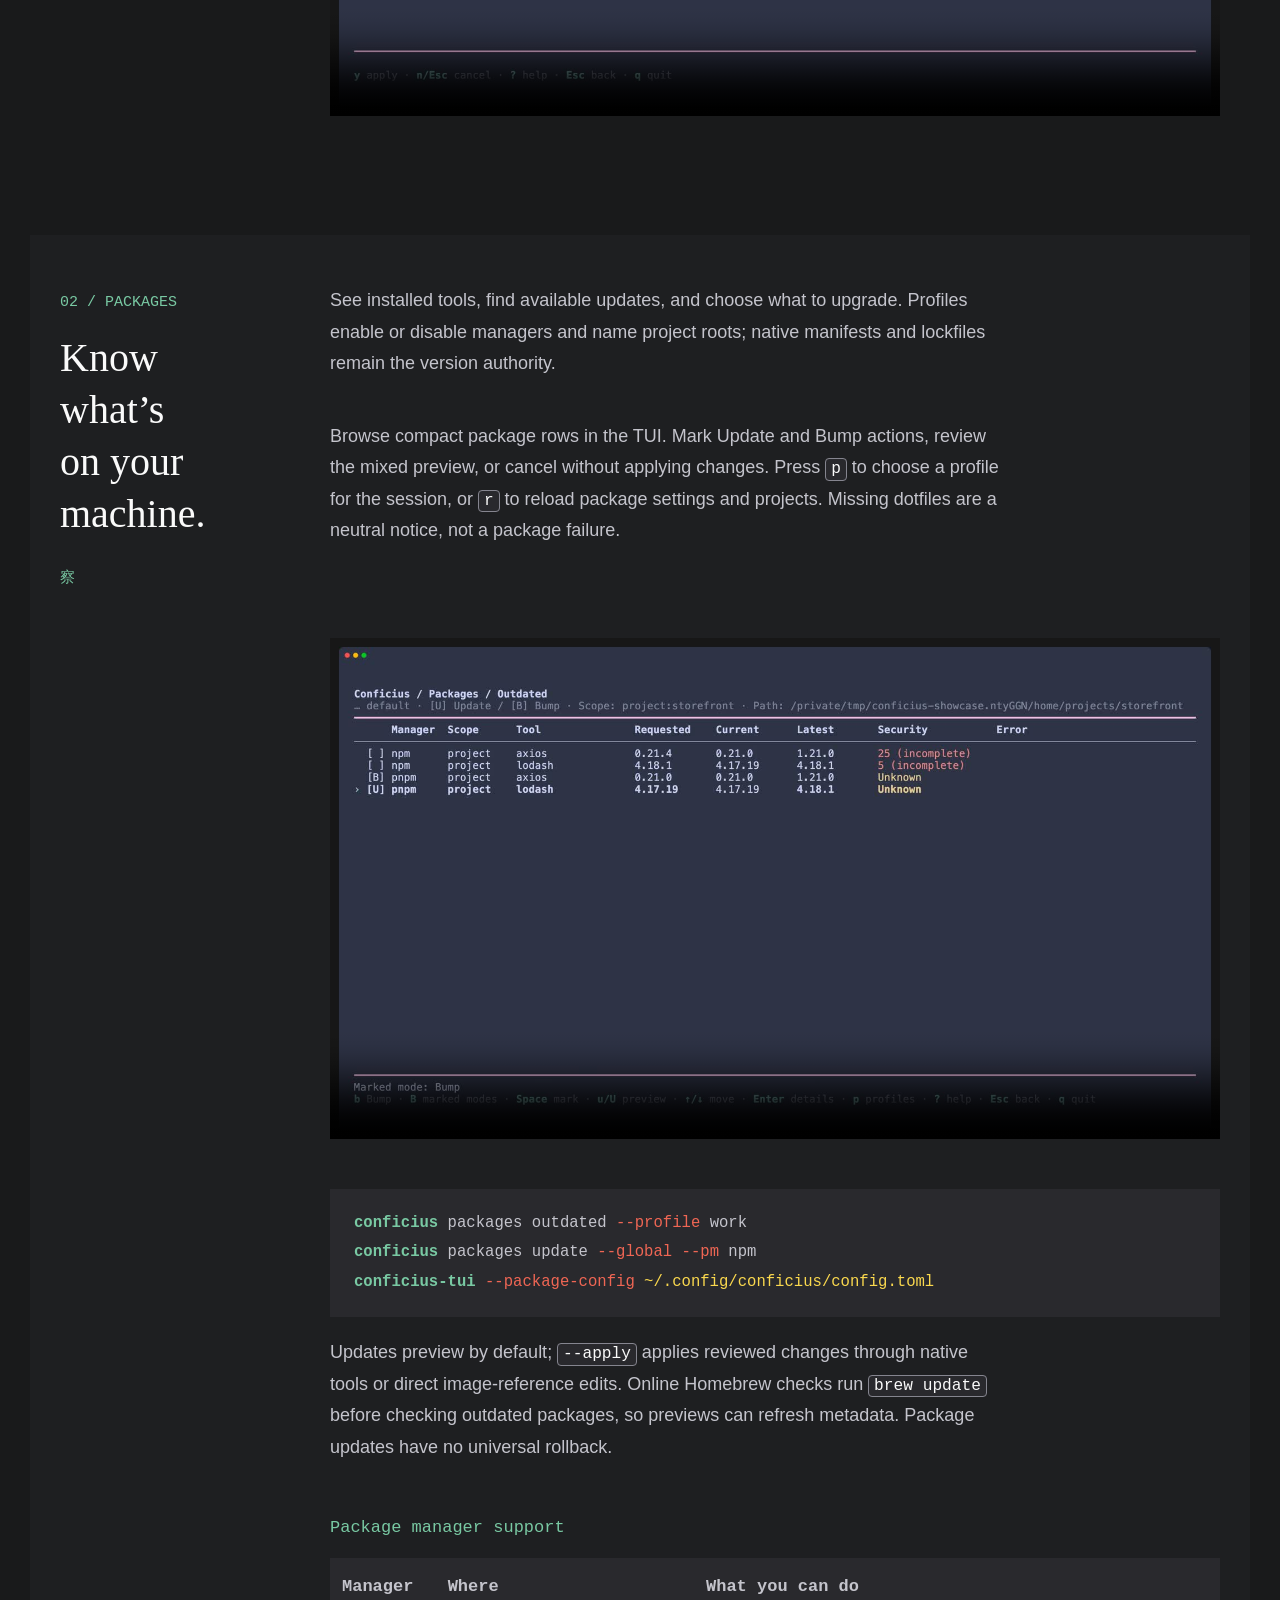
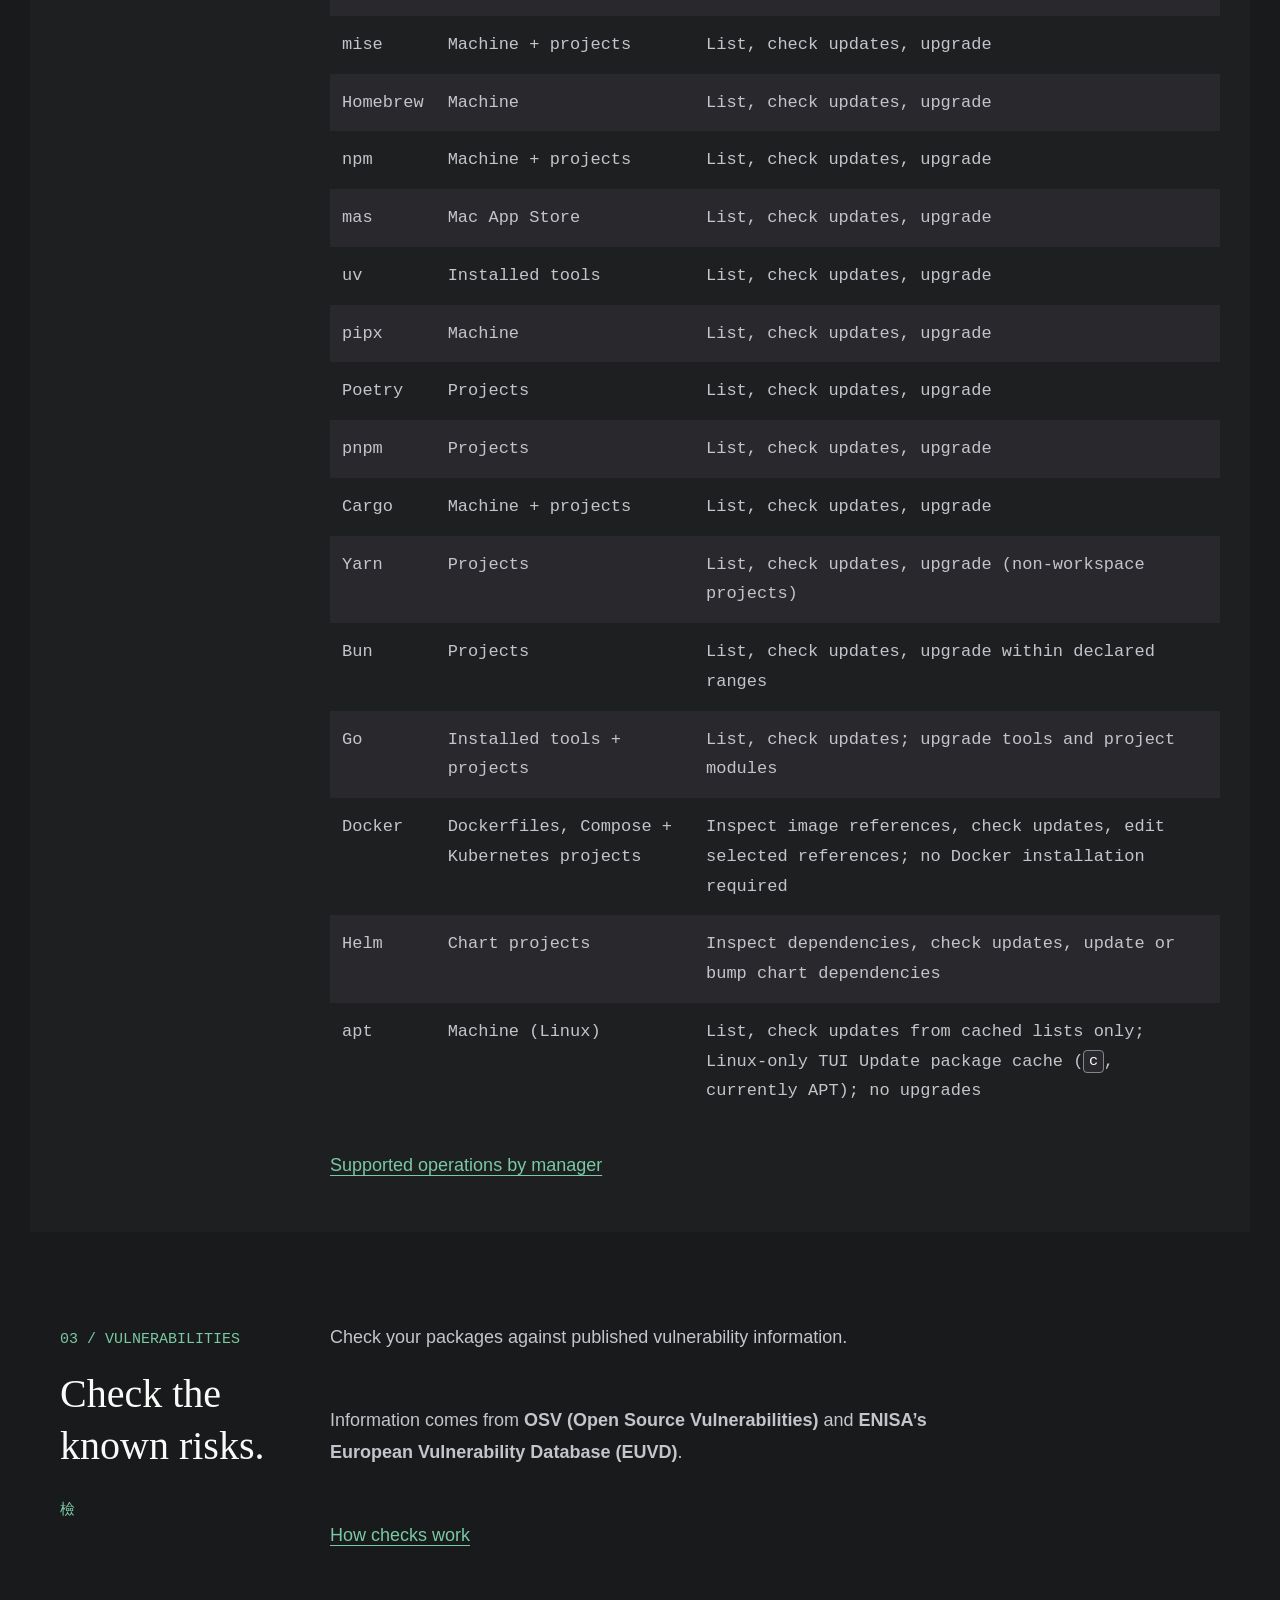
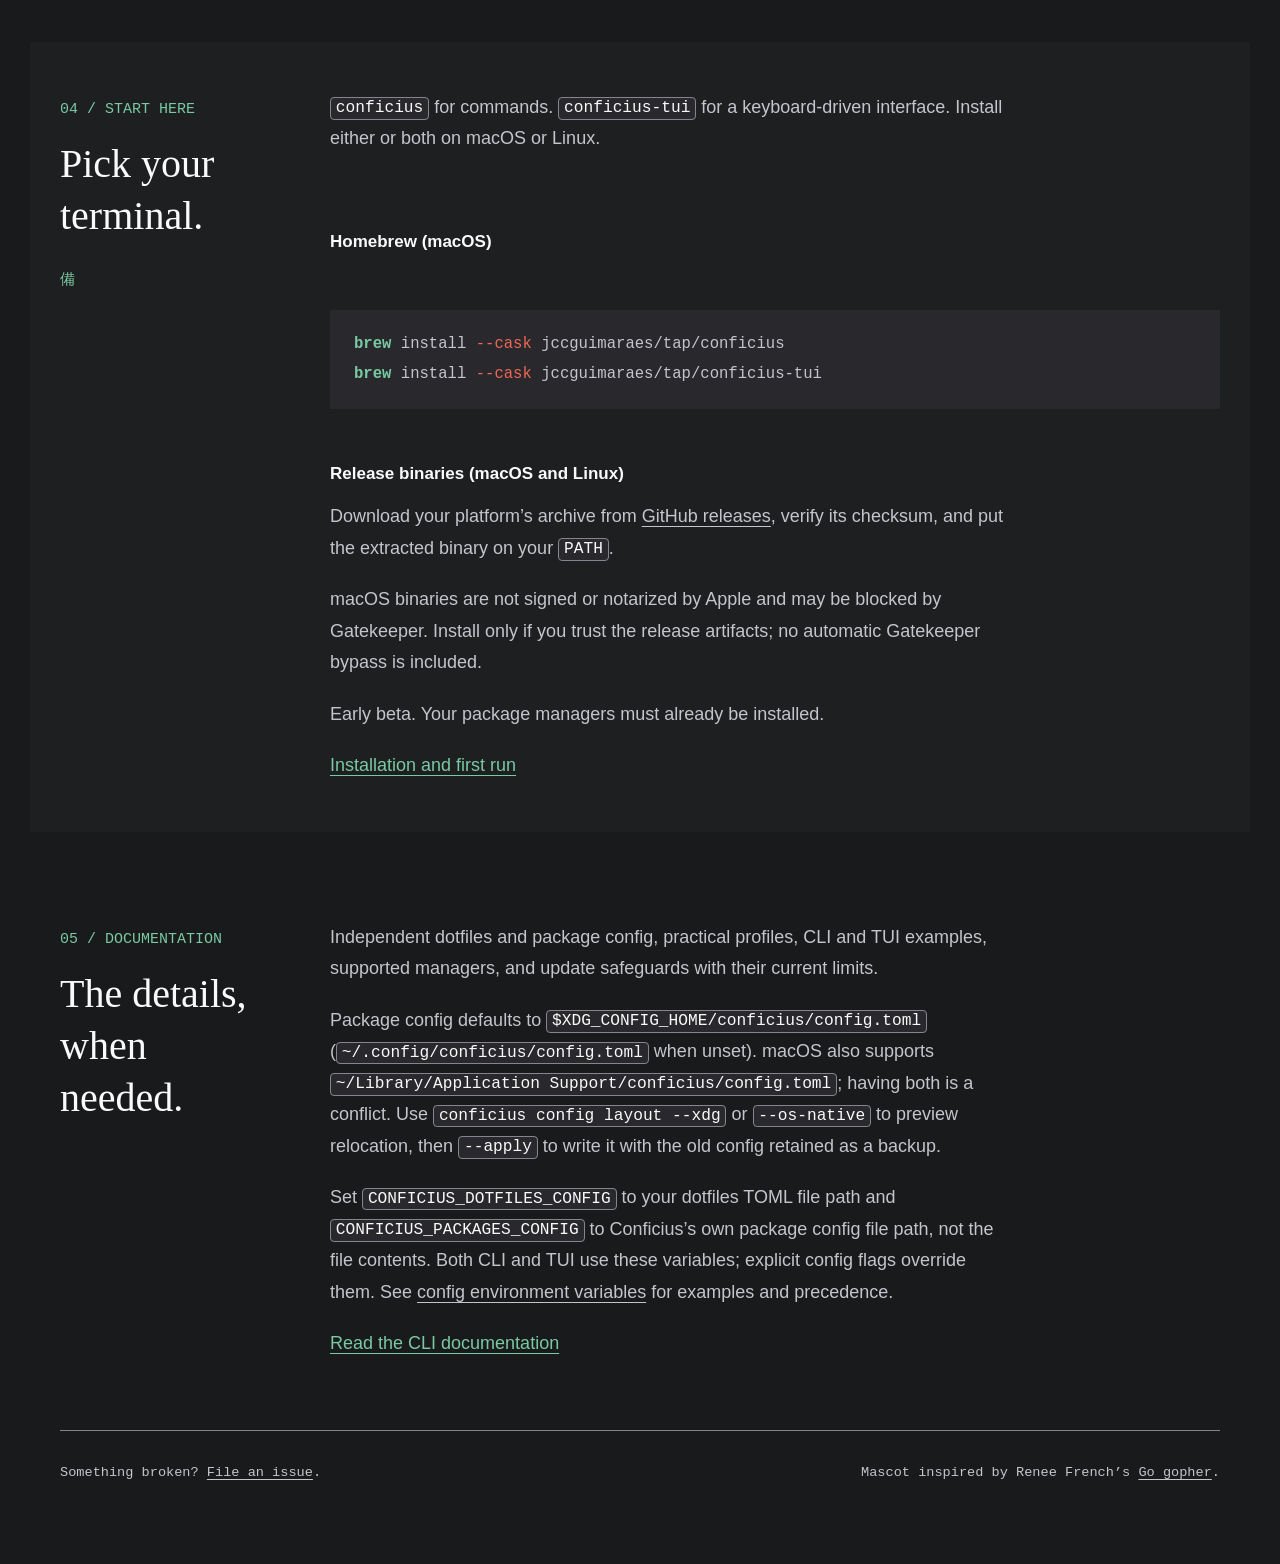
==== commit 63e58b23: "docs(site): update package manager coverage" ====
--- a/docs/index.html
+++ b/docs/index.html
@@ -99,7 +99,7 @@
           <pre><code><span class="syntax-command">conficius</span> packages outdated <span class="syntax-flag">--profile</span> work
 <span class="syntax-command">conficius</span> packages update <span class="syntax-flag">--global</span> <span class="syntax-flag">--pm</span> npm
 <span class="syntax-command">conficius-tui</span> <span class="syntax-flag">--package-config</span> <span class="syntax-string">~/.config/conficius/config.toml</span></code></pre>
-          <p class="small">Updates preview by default; <code>--apply</code> runs native commands. Online Homebrew checks run <code>brew update</code> before checking outdated packages, so previews can refresh metadata. Package updates have no universal rollback.</p>
+          <p class="small">Updates preview by default; <code>--apply</code> applies reviewed changes through native tools or direct image-reference edits. Online Homebrew checks run <code>brew update</code> before checking outdated packages, so previews can refresh metadata. Package updates have no universal rollback.</p>
           <div class="table-scroll" role="region" aria-label="Supported package managers" tabindex="0">
             <table>
               <caption>Package manager support</caption>
@@ -116,7 +116,9 @@
                 <tr><th scope="row">Cargo</th><td>Machine + projects</td><td>List, check updates, upgrade</td></tr>
                 <tr><th scope="row">Yarn</th><td>Projects</td><td>List, check updates, upgrade (non-workspace projects)</td></tr>
                 <tr><th scope="row">Bun</th><td>Projects</td><td>List, check updates, upgrade within declared ranges</td></tr>
-                <tr><th scope="row">Go</th><td>Installed tools + projects</td><td>List, check updates; upgrade global tools only</td></tr>
+                <tr><th scope="row">Go</th><td>Installed tools + projects</td><td>List, check updates; upgrade tools and project modules</td></tr>
+                <tr><th scope="row">Docker</th><td>Dockerfiles, Compose + Kubernetes projects</td><td>Inspect image references, check updates, edit selected references; no Docker installation required</td></tr>
+                <tr><th scope="row">Helm</th><td>Chart projects</td><td>Inspect dependencies, check updates, update or bump chart dependencies</td></tr>
                 <tr><th scope="row">apt</th><td>Machine (Linux)</td><td>List, check updates from cached lists only; Linux-only TUI Update package cache (<code>c</code>, currently APT); no upgrades</td></tr>
               </tbody>
             </table>
